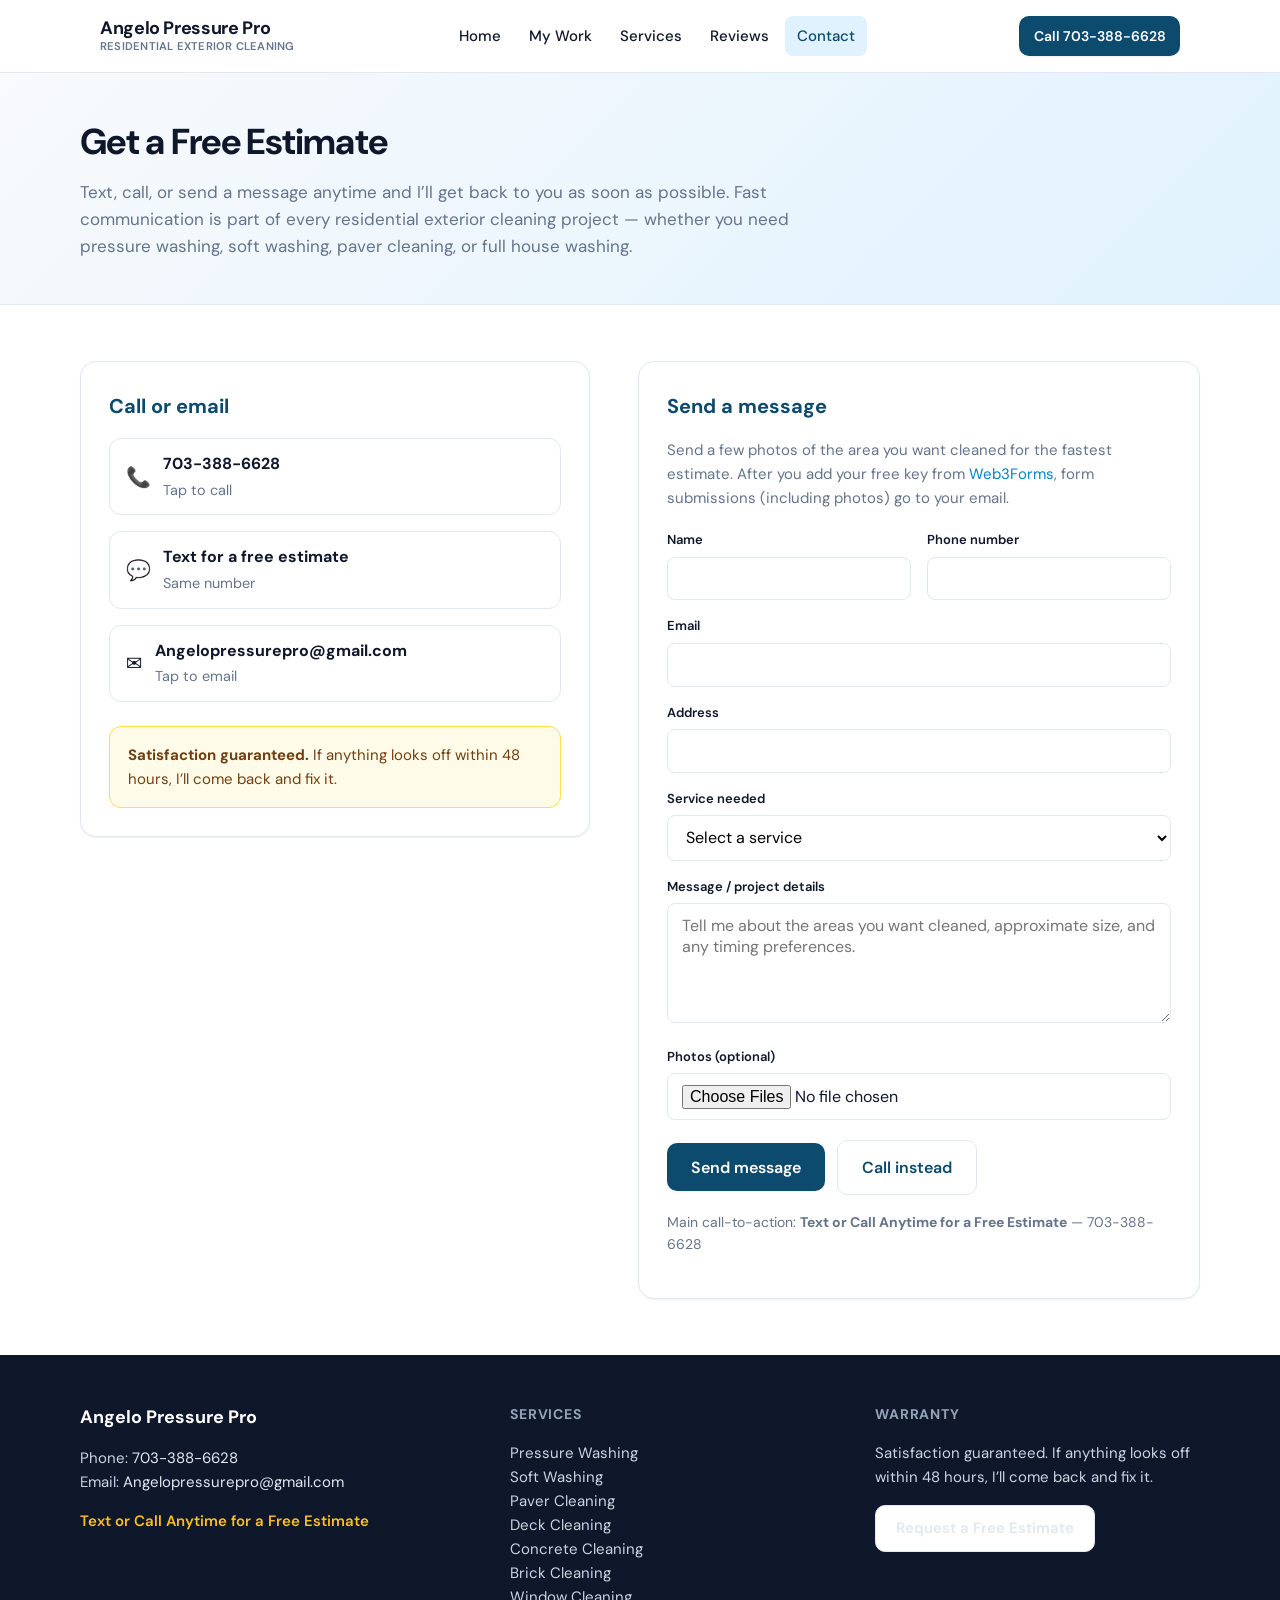
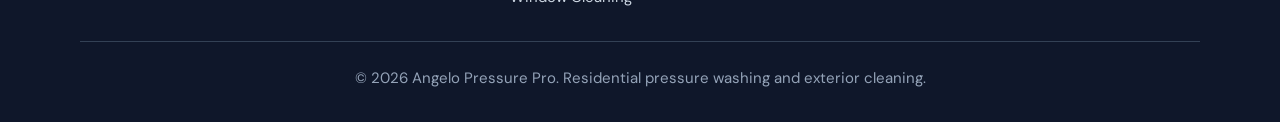
==== contact.html @ 7d860bc2 "Initial commit: Angelo Pressure Pro website Co-authored-by: Cursor <cursoragent@cursor.com>" ====
<!DOCTYPE html>
<html lang="en">
  <head>
    <meta charset="UTF-8" />
    <meta name="viewport" content="width=device-width, initial-scale=1" />
    <meta
      name="description"
      content="Contact Angelo Pressure Pro for a free pressure washing or exterior cleaning estimate. Call 703-388-6628 or send a message."
    />
    <title>Contact | Free Estimate | Angelo Pressure Pro</title>
    <link rel="preconnect" href="https://fonts.googleapis.com" />
    <link rel="preconnect" href="https://fonts.gstatic.com" crossorigin />
    <link
      href="https://fonts.googleapis.com/css2?family=DM+Sans:ital,opsz,wght@0,9..40,400;0,9..40,500;0,9..40,600;0,9..40,700;1,9..40,400&amp;display=swap"
      rel="stylesheet"
    />
    <link rel="stylesheet" href="css/styles.css" />
  </head>
  <body>
    <a class="skip-link" href="#main">Skip to content</a>
    <header class="site-header">
      <div class="header-inner">
        <a class="logo" href="index.html"
          >Angelo Pressure Pro
          <span>Residential exterior cleaning</span></a
        >
        <nav class="nav-desktop" aria-label="Main">
          <a href="index.html">Home</a>
          <a href="my-work.html">My Work</a>
          <a href="services.html">Services</a>
          <a href="reviews.html">Reviews</a>
          <a href="contact.html" class="is-active">Contact</a>
        </nav>
        <div class="header-cta">
          <a class="btn btn-primary nav-phone" href="tel:+17033886628">Call 703-388-6628</a>
          <button
            type="button"
            class="nav-toggle"
            aria-label="Open menu"
            aria-expanded="false"
          >
            <span></span>
          </button>
        </div>
      </div>
    </header>

    <main id="main">
      <header class="page-hero">
        <div class="page-hero-inner">
          <h1>Get a Free Estimate</h1>
          <p>
            Text, call, or send a message anytime and I’ll get back to you as soon as possible. Fast communication is part of every residential exterior cleaning project — whether you need pressure washing, soft washing, paver cleaning, or full house washing.
          </p>
        </div>
      </header>

      <section class="section section-alt" aria-label="Contact options and form">
        <div class="section-inner contact-layout">
          <div>
            <div class="contact-card">
              <h2>Call or email</h2>
              <div class="contact-links">
                <a href="tel:+17033886628">
                  <span class="contact-icon" aria-hidden="true">📞</span>
                  <span><strong>703-388-6628</strong><br /><span style="font-weight: 400; font-size: 0.9rem; color: var(--color-muted)">Tap to call</span></span>
                </a>
                <a href="sms:+17033886628">
                  <span class="contact-icon" aria-hidden="true">💬</span>
                  <span><strong>Text for a free estimate</strong><br /><span style="font-weight: 400; font-size: 0.9rem; color: var(--color-muted)">Same number</span></span>
                </a>
                <a href="mailto:Angelopressurepro@gmail.com">
                  <span class="contact-icon" aria-hidden="true">✉</span>
                  <span><strong>Angelopressurepro@gmail.com</strong><br /><span style="font-weight: 400; font-size: 0.9rem; color: var(--color-muted)">Tap to email</span></span>
                </a>
              </div>
              <div class="warranty-box">
                <strong>Satisfaction guaranteed.</strong> If anything looks off within 48 hours, I’ll come back and fix it.
              </div>
            </div>
          </div>

          <div class="contact-card contact-form-wrap">
            <h2>Send a message</h2>
            <p class="form-note">
              Send a few photos of the area you want cleaned for the fastest estimate. After you add your free key from
              <a href="https://web3forms.com" rel="noopener noreferrer">Web3Forms</a>, form submissions (including photos) go to your email.
            </p>
            <div id="form-success" class="form-success" role="status"></div>
            <!-- Replace YOUR_ACCESS_KEY with your key from https://web3forms.com -->
            <form
              id="contact-form"
              action="https://api.web3forms.com/submit"
              method="POST"
              enctype="multipart/form-data"
            >
              <input type="hidden" name="access_key" value="YOUR_ACCESS_KEY" />
              <input type="hidden" name="subject" value="New estimate request — Angelo Pressure Pro" />
              <input type="checkbox" name="botcheck" value="" style="display: none" tabindex="-1" autocomplete="off" />

              <div class="form-grid two">
                <div>
                  <label for="name">Name</label>
                  <input id="name" name="name" type="text" required autocomplete="name" />
                </div>
                <div>
                  <label for="phone">Phone number</label>
                  <input id="phone" name="phone" type="tel" required autocomplete="tel" />
                </div>
              </div>
              <div class="form-grid" style="margin-top: 1rem">
                <div>
                  <label for="email">Email</label>
                  <input id="email" name="email" type="email" required autocomplete="email" />
                </div>
              </div>
              <div class="form-grid" style="margin-top: 1rem">
                <div>
                  <label for="address">Address</label>
                  <input id="address" name="address" type="text" autocomplete="street-address" />
                </div>
              </div>
              <div class="form-grid" style="margin-top: 1rem">
                <div>
                  <label for="service">Service needed</label>
                  <select id="service" name="service" required>
                    <option value="">Select a service</option>
                    <option value="Pressure washing">Pressure washing</option>
                    <option value="House soft washing">House soft washing</option>
                    <option value="Paver cleaning">Paver cleaning</option>
                    <option value="Deck cleaning">Deck cleaning</option>
                    <option value="Concrete cleaning">Concrete cleaning</option>
                    <option value="Brick cleaning">Brick cleaning</option>
                    <option value="Window cleaning">Window cleaning</option>
                    <option value="Multiple / not sure">Multiple / not sure</option>
                  </select>
                </div>
              </div>
              <div class="form-grid" style="margin-top: 1rem">
                <div>
                  <label for="message">Message / project details</label>
                  <textarea id="message" name="message" required placeholder="Tell me about the areas you want cleaned, approximate size, and any timing preferences."></textarea>
                </div>
              </div>
              <div class="form-grid" style="margin-top: 1rem">
                <div>
                  <label for="attachment">Photos (optional)</label>
                  <input id="attachment" name="attachment" type="file" accept="image/*" multiple />
                </div>
              </div>

              <div class="form-actions">
                <button type="submit" class="btn btn-primary btn-lg">Send message</button>
                <a class="btn btn-secondary btn-lg" href="tel:+17033886628">Call instead</a>
              </div>
              <p class="form-hint">
                Main call-to-action: <strong>Text or Call Anytime for a Free Estimate</strong> — 703-388-6628
              </p>
            </form>
          </div>
        </div>
      </section>
    </main>

    <footer class="site-footer">
      <div class="footer-inner">
        <div class="footer-brand">
          <strong>Angelo Pressure Pro</strong>
          <p>
            Phone: <a href="tel:+17033886628">703-388-6628</a><br />
            Email:
            <a href="mailto:Angelopressurepro@gmail.com">Angelopressurepro@gmail.com</a>
          </p>
          <p class="footer-cta">Text or Call Anytime for a Free Estimate</p>
        </div>
        <div>
          <h3>Services</h3>
          <ul>
            <li>Pressure Washing</li>
            <li>Soft Washing</li>
            <li>Paver Cleaning</li>
            <li>Deck Cleaning</li>
            <li>Concrete Cleaning</li>
            <li>Brick Cleaning</li>
            <li>Window Cleaning</li>
          </ul>
        </div>
        <div>
          <h3>Warranty</h3>
          <p>
            Satisfaction guaranteed. If anything looks off within 48 hours, I’ll come back and fix it.
          </p>
          <p style="margin-top: 1rem">
            <a class="btn btn-secondary" href="contact.html">Request a Free Estimate</a>
          </p>
        </div>
      </div>
      <p class="footer-bottom">
        © <span id="y"></span> Angelo Pressure Pro. Residential pressure washing and exterior cleaning.
      </p>
    </footer>

    <div class="mobile-cta-bar">
      <a class="btn btn-primary" href="tel:+17033886628">Text or Call — Free Estimate</a>
    </div>

    <script>
      document.getElementById("y").textContent = new Date().getFullYear();
    </script>
    <script src="js/main.js"></script>
    <script src="js/contact-form.js"></script>
  </body>
</html>
---- css/styles.css ----
/* Angelo Pressure Pro — global styles */
:root {
  --color-bg: #f8fafc;
  --color-surface: #ffffff;
  --color-text: #0f172a;
  --color-muted: #64748b;
  --color-border: #e2e8f0;
  --color-primary: #0c4a6e;
  --color-primary-hover: #075985;
  --color-accent: #0284c7;
  --color-accent-soft: #e0f2fe;
  --font-sans: "DM Sans", system-ui, -apple-system, sans-serif;
  --shadow-sm: 0 1px 2px rgba(15, 23, 42, 0.06);
  --shadow-md: 0 10px 40px -12px rgba(15, 23, 42, 0.15);
  --radius: 12px;
  --radius-lg: 16px;
  --max: 1120px;
  --header-h: 72px;
}

*,
*::before,
*::after {
  box-sizing: border-box;
}

html {
  scroll-behavior: smooth;
}

body {
  margin: 0;
  font-family: var(--font-sans);
  font-size: 1rem;
  line-height: 1.6;
  color: var(--color-text);
  background: var(--color-bg);
  -webkit-font-smoothing: antialiased;
}

img {
  max-width: 100%;
  height: auto;
  display: block;
}

a {
  color: var(--color-accent);
  text-decoration: none;
}

a:hover {
  text-decoration: underline;
}

:focus-visible {
  outline: 2px solid var(--color-accent);
  outline-offset: 2px;
}

.skip-link {
  position: absolute;
  left: -9999px;
  top: 0;
  padding: 0.75rem 1rem;
  background: var(--color-primary);
  color: #fff;
  z-index: 1000;
}

.skip-link:focus {
  left: 1rem;
  top: 1rem;
}

/* Header */
.site-header {
  position: sticky;
  top: 0;
  z-index: 100;
  background: rgba(255, 255, 255, 0.92);
  backdrop-filter: blur(10px);
  border-bottom: 1px solid var(--color-border);
}

.header-inner {
  max-width: var(--max);
  margin: 0 auto;
  padding: 0 1.25rem;
  height: var(--header-h);
  display: flex;
  align-items: center;
  justify-content: space-between;
  gap: 1rem;
}

.logo {
  font-weight: 700;
  font-size: 1.125rem;
  letter-spacing: -0.02em;
  color: var(--color-text);
  text-decoration: none;
  display: flex;
  flex-direction: column;
  line-height: 1.2;
}

.logo span {
  font-size: 0.7rem;
  font-weight: 600;
  color: var(--color-muted);
  letter-spacing: 0.02em;
  text-transform: uppercase;
}

.logo:hover {
  text-decoration: none;
  color: var(--color-primary);
}

.nav-desktop {
  display: flex;
  align-items: center;
  gap: 0.25rem;
}

.nav-desktop a {
  padding: 0.5rem 0.75rem;
  border-radius: 8px;
  color: var(--color-text);
  font-weight: 500;
  font-size: 0.9375rem;
  text-decoration: none;
}

.nav-desktop a:hover,
.nav-desktop a.is-active {
  background: var(--color-accent-soft);
  color: var(--color-primary);
  text-decoration: none;
}

.header-cta {
  display: flex;
  align-items: center;
  gap: 0.5rem;
}

.btn {
  display: inline-flex;
  align-items: center;
  justify-content: center;
  gap: 0.5rem;
  padding: 0.65rem 1.25rem;
  font-family: inherit;
  font-size: 0.9375rem;
  font-weight: 600;
  border-radius: 10px;
  border: none;
  cursor: pointer;
  text-decoration: none;
  transition: background 0.2s, color 0.2s, box-shadow 0.2s;
}

.btn-primary {
  background: var(--color-primary);
  color: #fff;
  box-shadow: var(--shadow-sm);
}

.btn-primary:hover {
  background: var(--color-primary-hover);
  text-decoration: none;
  color: #fff;
}

.btn-secondary {
  background: var(--color-surface);
  color: var(--color-primary);
  border: 1px solid var(--color-border);
}

.btn-secondary:hover {
  background: var(--color-bg);
  border-color: #cbd5e1;
  text-decoration: none;
  color: var(--color-primary);
}

.btn-ghost {
  background: transparent;
  color: var(--color-primary);
}

.btn-ghost:hover {
  background: var(--color-accent-soft);
  text-decoration: none;
}

.btn-lg {
  padding: 0.85rem 1.5rem;
  font-size: 1rem;
}

.nav-toggle {
  display: none;
  width: 44px;
  height: 44px;
  padding: 0;
  border: 1px solid var(--color-border);
  border-radius: 10px;
  background: var(--color-surface);
  cursor: pointer;
  align-items: center;
  justify-content: center;
}

.nav-toggle span {
  display: block;
  width: 20px;
  height: 2px;
  background: var(--color-text);
  position: relative;
}

.nav-toggle span::before,
.nav-toggle span::after {
  content: "";
  position: absolute;
  left: 0;
  width: 20px;
  height: 2px;
  background: var(--color-text);
  transition: transform 0.2s;
}

.nav-toggle span::before {
  top: -6px;
}

.nav-toggle span::after {
  top: 6px;
}

.nav-toggle[aria-expanded="true"] span {
  background: transparent;
}

.nav-toggle[aria-expanded="true"] span::before {
  top: 0;
  transform: rotate(45deg);
}

.nav-toggle[aria-expanded="true"] span::after {
  top: 0;
  transform: rotate(-45deg);
}

@media (max-width: 900px) {
  .nav-toggle {
    display: flex;
  }

  .nav-desktop {
    position: fixed;
    inset: var(--header-h) 0 auto 0;
    flex-direction: column;
    align-items: stretch;
    padding: 1rem;
    background: var(--color-surface);
    border-bottom: 1px solid var(--color-border);
    box-shadow: var(--shadow-md);
    transform: translateY(-100%);
    opacity: 0;
    visibility: hidden;
    transition: transform 0.25s, opacity 0.25s, visibility 0.25s;
  }

  .nav-desktop.is-open {
    transform: translateY(0);
    opacity: 1;
    visibility: visible;
  }

  .nav-desktop a {
    padding: 0.85rem 1rem;
  }

  .header-cta .btn:not(.nav-phone) {
    display: none;
  }
}

.nav-phone {
  font-size: 0.875rem;
  padding: 0.55rem 0.9rem;
  white-space: nowrap;
}

/* Hero */
.hero {
  position: relative;
  background: linear-gradient(135deg, #0c4a6e 0%, #075985 45%, #0369a1 100%);
  color: #fff;
  overflow: hidden;
}

.hero::after {
  content: "";
  position: absolute;
  inset: 0;
  background: url("data:image/svg+xml,%3Csvg width='60' height='60' viewBox='0 0 60 60' xmlns='http://www.w3.org/2000/svg'%3E%3Cg fill='none' fill-rule='evenodd'%3E%3Cg fill='%23ffffff' fill-opacity='0.04'%3E%3Cpath d='M36 34v-4h-2v4h-4v2h4v4h2v-4h4v-2h-4zm0-30V0h-2v4h-4v2h4v4h2V6h4V4h-4zM6 34v-4H4v4H0v2h4v4h2v-4h4v-2H6zM6 4V0H4v4H0v2h4v4h2V6h4V4H6z'/%3E%3C/g%3E%3C/g%3E%3C/svg%3E");
  pointer-events: none;
}

.hero-inner {
  position: relative;
  z-index: 1;
  max-width: var(--max);
  margin: 0 auto;
  padding: 4rem 1.25rem 4.5rem;
}

.hero-badge {
  display: inline-block;
  font-size: 0.8125rem;
  font-weight: 600;
  text-transform: uppercase;
  letter-spacing: 0.06em;
  color: #bae6fd;
  margin-bottom: 1rem;
}

.hero h1 {
  margin: 0 0 1rem;
  font-size: clamp(1.85rem, 4vw, 2.65rem);
  font-weight: 700;
  letter-spacing: -0.03em;
  line-height: 1.15;
  max-width: 18ch;
}

.hero-sub {
  margin: 0 0 1.75rem;
  font-size: 1.0625rem;
  color: rgba(255, 255, 255, 0.9);
  max-width: 52ch;
}

.hero-cta {
  display: flex;
  flex-wrap: wrap;
  gap: 0.75rem;
  margin-bottom: 1.5rem;
}

.hero .btn-primary {
  background: #fff;
  color: var(--color-primary);
}

.hero .btn-primary:hover {
  background: #e0f2fe;
  color: var(--color-primary-hover);
}

.hero .btn-secondary {
  background: rgba(255, 255, 255, 0.12);
  color: #fff;
  border-color: rgba(255, 255, 255, 0.35);
}

.hero .btn-secondary:hover {
  background: rgba(255, 255, 255, 0.2);
  border-color: rgba(255, 255, 255, 0.5);
  color: #fff;
}

.hero-trust {
  font-size: 0.9375rem;
  color: rgba(255, 255, 255, 0.85);
  display: flex;
  flex-wrap: wrap;
  gap: 0.5rem 1.25rem;
  align-items: center;
}

.hero-trust strong {
  color: #fff;
}

/* Sections */
.section {
  padding: 3.5rem 1.25rem;
}

.section-alt {
  background: var(--color-surface);
}

.section-inner {
  max-width: var(--max);
  margin: 0 auto;
}

.section-head {
  margin-bottom: 2rem;
}

.section-head h2 {
  margin: 0 0 0.5rem;
  font-size: clamp(1.5rem, 3vw, 2rem);
  font-weight: 700;
  letter-spacing: -0.02em;
  color: var(--color-text);
}

.section-head p {
  margin: 0;
  color: var(--color-muted);
  max-width: 60ch;
}

/* Intro */
.intro-grid {
  display: grid;
  gap: 2rem;
  align-items: start;
}

@media (min-width: 768px) {
  .intro-grid {
    grid-template-columns: 1fr 1fr;
    gap: 3rem;
  }
}

.intro-text p {
  margin: 0 0 1rem;
  color: #334155;
  font-size: 1.0625rem;
}

.intro-text p:last-child {
  margin-bottom: 0;
}

.intro-card {
  background: linear-gradient(145deg, #f0f9ff 0%, #e0f2fe 100%);
  border: 1px solid #bae6fd;
  border-radius: var(--radius-lg);
  padding: 1.5rem 1.75rem;
}

.intro-card h3 {
  margin: 0 0 0.75rem;
  font-size: 1.125rem;
  color: var(--color-primary);
}

.intro-card p {
  margin: 0;
  font-size: 0.9375rem;
  color: #475569;
  line-height: 1.65;
}

/* Why grid */
.why-grid {
  display: grid;
  gap: 1rem;
  grid-template-columns: 1fr;
}

@media (min-width: 600px) {
  .why-grid {
    grid-template-columns: repeat(2, 1fr);
  }
}

@media (min-width: 900px) {
  .why-grid {
    grid-template-columns: repeat(4, 1fr);
  }
}

.why-card {
  background: var(--color-surface);
  border: 1px solid var(--color-border);
  border-radius: var(--radius);
  padding: 1.35rem 1.25rem;
  box-shadow: var(--shadow-sm);
}

.why-card h3 {
  margin: 0 0 0.5rem;
  font-size: 1rem;
  font-weight: 700;
  color: var(--color-primary);
}

.why-card p {
  margin: 0;
  font-size: 0.9375rem;
  color: var(--color-muted);
  line-height: 1.55;
}

.why-icon {
  width: 40px;
  height: 40px;
  border-radius: 10px;
  background: var(--color-accent-soft);
  color: var(--color-primary);
  display: flex;
  align-items: center;
  justify-content: center;
  font-size: 1.25rem;
  margin-bottom: 0.85rem;
}

/* Services preview */
.services-preview {
  display: grid;
  gap: 0.75rem;
  grid-template-columns: 1fr;
}

@media (min-width: 520px) {
  .services-preview {
    grid-template-columns: repeat(2, 1fr);
  }
}

@media (min-width: 900px) {
  .services-preview {
    grid-template-columns: repeat(4, 1fr);
  }
}

.service-chip {
  background: var(--color-surface);
  border: 1px solid var(--color-border);
  border-radius: var(--radius);
  padding: 1rem 1.1rem;
  font-weight: 600;
  font-size: 0.9375rem;
  color: var(--color-text);
  display: flex;
  align-items: center;
  gap: 0.65rem;
}

.service-chip::before {
  content: "";
  width: 8px;
  height: 8px;
  border-radius: 50%;
  background: var(--color-accent);
  flex-shrink: 0;
}

/* CTA band */
.cta-band {
  background: linear-gradient(180deg, #0c4a6e 0%, #0e7490 100%);
  color: #fff;
  text-align: center;
  padding: 3rem 1.25rem;
}

.cta-band h2 {
  margin: 0 0 0.5rem;
  font-size: clamp(1.35rem, 2.5vw, 1.75rem);
  font-weight: 700;
}

.cta-band p {
  margin: 0 0 1.5rem;
  color: rgba(255, 255, 255, 0.9);
  font-size: 1rem;
}

.cta-band .btn-primary {
  background: #fff;
  color: var(--color-primary);
}

.cta-band .btn-primary:hover {
  background: #e0f2fe;
}

/* Page hero (inner pages) */
.page-hero {
  background: linear-gradient(135deg, #f8fafc 0%, #e0f2fe 100%);
  border-bottom: 1px solid var(--color-border);
  padding: 2.5rem 1.25rem 2.75rem;
}

.page-hero-inner {
  max-width: var(--max);
  margin: 0 auto;
}

.page-hero h1 {
  margin: 0 0 0.5rem;
  font-size: clamp(1.75rem, 3vw, 2.25rem);
  font-weight: 700;
  letter-spacing: -0.02em;
  color: var(--color-text);
}

.page-hero p {
  margin: 0;
  color: var(--color-muted);
  font-size: 1.0625rem;
  max-width: 65ch;
}

/* Services page */
.service-block {
  display: grid;
  gap: 1.5rem;
  padding: 2rem 0;
  border-bottom: 1px solid var(--color-border);
}

.service-block:last-child {
  border-bottom: none;
}

.service-block h2 {
  margin: 0;
  font-size: 1.35rem;
  font-weight: 700;
  color: var(--color-primary);
}

.service-block p {
  margin: 0;
  color: #475569;
  font-size: 1.0625rem;
  max-width: 70ch;
}

@media (min-width: 768px) {
  .service-block {
    grid-template-columns: 220px 1fr;
    align-items: start;
    gap: 2rem;
  }
}

/* Reviews */
.reviews-grid {
  display: grid;
  gap: 1.25rem;
}

@media (min-width: 700px) {
  .reviews-grid {
    grid-template-columns: repeat(2, 1fr);
  }
}

@media (min-width: 1000px) {
  .reviews-grid {
    grid-template-columns: repeat(3, 1fr);
  }
}

.review-card {
  background: var(--color-surface);
  border: 1px solid var(--color-border);
  border-radius: var(--radius);
  padding: 1.5rem;
  box-shadow: var(--shadow-sm);
  display: flex;
  flex-direction: column;
  gap: 1rem;
}

.review-stars {
  color: #f59e0b;
  letter-spacing: 0.15em;
  font-size: 0.875rem;
}

.review-card blockquote {
  margin: 0;
  font-size: 1rem;
  color: #334155;
  line-height: 1.65;
  font-style: italic;
}

.review-meta {
  font-size: 0.8125rem;
  color: var(--color-muted);
  margin-top: auto;
}

.reviews-actions {
  display: flex;
  flex-wrap: wrap;
  gap: 0.75rem;
  margin-top: 2rem;
  justify-content: center;
}

/* Gallery */
.filter-bar {
  display: flex;
  flex-wrap: wrap;
  gap: 0.5rem;
  margin-bottom: 2rem;
}

.filter-btn {
  padding: 0.45rem 0.9rem;
  border-radius: 999px;
  border: 1px solid var(--color-border);
  background: var(--color-surface);
  font-family: inherit;
  font-size: 0.875rem;
  font-weight: 600;
  color: var(--color-muted);
  cursor: pointer;
  transition: background 0.2s, border-color 0.2s, color 0.2s;
}

.filter-btn:hover,
.filter-btn.is-active {
  background: var(--color-accent-soft);
  border-color: #7dd3fc;
  color: var(--color-primary);
}

.gallery-grid {
  display: grid;
  gap: 2rem;
}

@media (min-width: 640px) {
  .gallery-grid {
    grid-template-columns: repeat(2, 1fr);
  }
}

.project-card {
  background: var(--color-surface);
  border: 1px solid var(--color-border);
  border-radius: var(--radius-lg);
  overflow: hidden;
  box-shadow: var(--shadow-sm);
}

.project-card-header {
  padding: 1.25rem 1.35rem 0;
}

.project-card .category {
  display: inline-block;
  font-size: 0.75rem;
  font-weight: 700;
  text-transform: uppercase;
  letter-spacing: 0.05em;
  color: var(--color-accent);
  margin-bottom: 0.35rem;
}

.project-card h3 {
  margin: 0 0 0.5rem;
  font-size: 1.125rem;
  font-weight: 700;
  color: var(--color-text);
}

.project-card .desc {
  margin: 0 0 1rem;
  font-size: 0.9375rem;
  color: var(--color-muted);
  line-height: 1.55;
}

.before-after {
  display: grid;
  grid-template-columns: 1fr 1fr;
  gap: 0;
  border-top: 1px solid var(--color-border);
}

.before-after figure {
  margin: 0;
  position: relative;
}

.before-after figcaption {
  position: absolute;
  bottom: 0.5rem;
  left: 0.5rem;
  padding: 0.25rem 0.5rem;
  background: rgba(15, 23, 42, 0.75);
  color: #fff;
  font-size: 0.6875rem;
  font-weight: 700;
  text-transform: uppercase;
  letter-spacing: 0.05em;
  border-radius: 4px;
}

.before-after img {
  width: 100%;
  aspect-ratio: 4/3;
  object-fit: cover;
}

/* Contact */
.contact-layout {
  display: grid;
  gap: 2.5rem;
}

@media (min-width: 900px) {
  .contact-layout {
    grid-template-columns: 1fr 1.1fr;
    gap: 3rem;
    align-items: start;
  }
}

.contact-card {
  background: var(--color-surface);
  border: 1px solid var(--color-border);
  border-radius: var(--radius-lg);
  padding: 1.75rem;
  box-shadow: var(--shadow-sm);
}

.contact-card h2 {
  margin: 0 0 1rem;
  font-size: 1.25rem;
  color: var(--color-primary);
}

.contact-links {
  display: flex;
  flex-direction: column;
  gap: 1rem;
}

.contact-links a {
  display: flex;
  align-items: center;
  gap: 0.75rem;
  font-weight: 600;
  color: var(--color-text);
  text-decoration: none;
  padding: 0.75rem 1rem;
  border-radius: var(--radius);
  border: 1px solid var(--color-border);
  transition: border-color 0.2s, background 0.2s;
}

.contact-links a:hover {
  background: var(--color-accent-soft);
  border-color: #7dd3fc;
  text-decoration: none;
}

.contact-icon {
  font-size: 1.25rem;
}

.warranty-box {
  margin-top: 1.5rem;
  padding: 1rem 1.15rem;
  background: #fefce8;
  border: 1px solid #fde047;
  border-radius: var(--radius);
  font-size: 0.9375rem;
  color: #713f12;
}

.contact-form-wrap h2 {
  margin: 0 0 1rem;
  font-size: 1.25rem;
}

.form-note {
  margin: 0 0 1.25rem;
  color: var(--color-muted);
  font-size: 0.9375rem;
}

.form-grid {
  display: grid;
  gap: 1rem;
}

@media (min-width: 560px) {
  .form-grid.two {
    grid-template-columns: 1fr 1fr;
  }
}

label {
  display: block;
  font-size: 0.8125rem;
  font-weight: 600;
  color: var(--color-text);
  margin-bottom: 0.35rem;
}

input,
select,
textarea {
  width: 100%;
  padding: 0.65rem 0.85rem;
  font-family: inherit;
  font-size: 1rem;
  border: 1px solid var(--color-border);
  border-radius: 8px;
  background: var(--color-surface);
}

input:focus,
select:focus,
textarea:focus {
  border-color: var(--color-accent);
  outline: none;
}

textarea {
  min-height: 120px;
  resize: vertical;
}

.form-actions {
  margin-top: 1.25rem;
  display: flex;
  flex-wrap: wrap;
  gap: 0.75rem;
  align-items: center;
}

.form-hint {
  font-size: 0.875rem;
  color: var(--color-muted);
  margin-top: 1rem;
}

.form-success {
  display: none;
  padding: 1rem;
  background: #ecfdf5;
  border: 1px solid #6ee7b7;
  border-radius: var(--radius);
  color: #065f46;
  margin-bottom: 1rem;
}

.form-success.is-visible {
  display: block;
}

/* Footer */
.site-footer {
  background: #0f172a;
  color: #cbd5e1;
  padding: 3rem 1.25rem 2rem;
  margin-top: auto;
}

.footer-inner {
  max-width: var(--max);
  margin: 0 auto;
  display: grid;
  gap: 2rem;
}

@media (min-width: 768px) {
  .footer-inner {
    grid-template-columns: 1.2fr 1fr 1fr;
    gap: 2.5rem;
  }
}

.site-footer h3 {
  margin: 0 0 1rem;
  font-size: 0.875rem;
  font-weight: 700;
  text-transform: uppercase;
  letter-spacing: 0.06em;
  color: #94a3b8;
}

.site-footer p,
.site-footer li {
  font-size: 0.9375rem;
  line-height: 1.6;
}

.site-footer ul {
  margin: 0;
  padding: 0;
  list-style: none;
}

.site-footer a {
  color: #e2e8f0;
  text-decoration: none;
}

.site-footer a:hover {
  color: #38bdf8;
  text-decoration: underline;
}

.footer-brand strong {
  display: block;
  font-size: 1.125rem;
  color: #fff;
  margin-bottom: 0.5rem;
}

.footer-cta {
  font-size: 0.9375rem;
  color: #fbbf24;
  font-weight: 600;
  margin-top: 0.75rem;
}

.footer-bottom {
  max-width: var(--max);
  margin: 2rem auto 0;
  padding-top: 1.5rem;
  border-top: 1px solid #334155;
  font-size: 0.8125rem;
  color: #94a3b8;
  text-align: center;
}

/* Sticky mobile CTA bar */
.mobile-cta-bar {
  display: none;
  position: fixed;
  bottom: 0;
  left: 0;
  right: 0;
  z-index: 90;
  padding: 0.75rem 1rem;
  padding-bottom: max(0.75rem, env(safe-area-inset-bottom));
  background: rgba(255, 255, 255, 0.95);
  backdrop-filter: blur(8px);
  border-top: 1px solid var(--color-border);
  box-shadow: 0 -4px 20px rgba(15, 23, 42, 0.08);
}

.mobile-cta-bar .btn {
  width: 100%;
}

@media (max-width: 900px) {
  .mobile-cta-bar {
    display: block;
  }

  body {
    padding-bottom: 5rem;
  }
}

/* Utility */
.text-center {
  text-align: center;
}

.mt-0 {
  margin-top: 0;
}

.hidden {
  display: none !important;
}
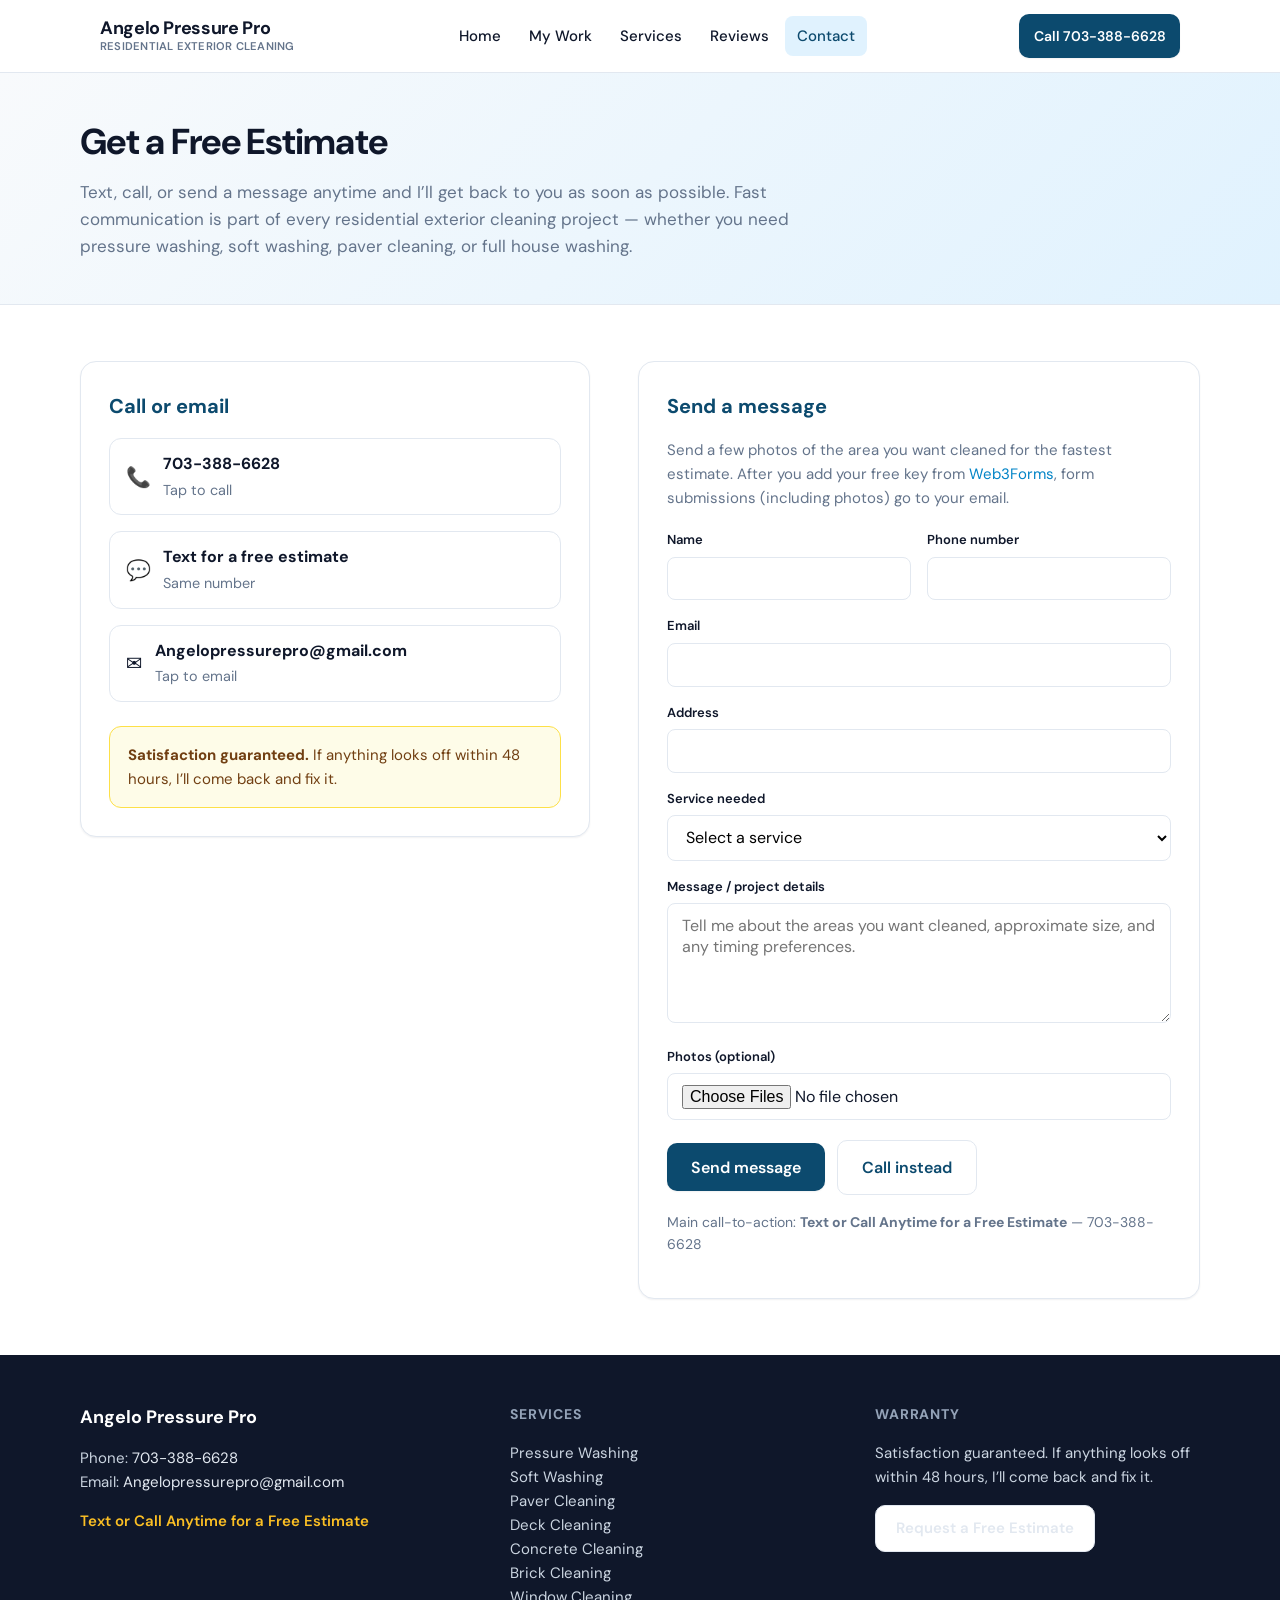
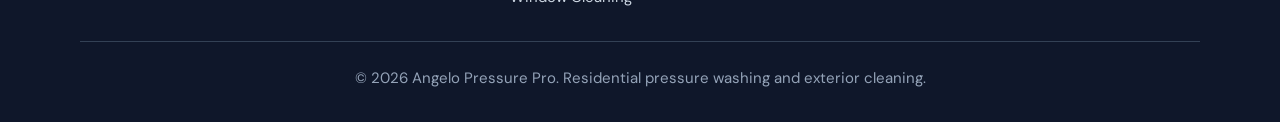
==== commit db3443d0: "mobile view" ====
--- a/contact.html
+++ b/contact.html
@@ -2,7 +2,10 @@
 <html lang="en">
   <head>
     <meta charset="UTF-8" />
-    <meta name="viewport" content="width=device-width, initial-scale=1" />
+    <meta
+      name="viewport"
+      content="width=device-width, initial-scale=1, viewport-fit=cover"
+    />
     <meta
       name="description"
       content="Contact Angelo Pressure Pro for a free pressure washing or exterior cleaning estimate. Call 703-388-6628 or send a message."
--- a/css/styles.css
+++ b/css/styles.css
@@ -16,6 +16,8 @@
   --radius-lg: 16px;
   --max: 1120px;
   --header-h: 72px;
+  --section-pad-x: max(1rem, env(safe-area-inset-left));
+  --section-pad-x-end: max(1rem, env(safe-area-inset-right));
 }
 
 *,
@@ -38,6 +40,25 @@
   -webkit-font-smoothing: antialiased;
 }
 
+@media (max-width: 600px) {
+  body {
+    font-size: 1.0625rem;
+    line-height: 1.65;
+  }
+}
+
+.visually-hidden {
+  position: absolute;
+  width: 1px;
+  height: 1px;
+  padding: 0;
+  margin: -1px;
+  overflow: hidden;
+  clip: rect(0, 0, 0, 0);
+  white-space: nowrap;
+  border: 0;
+}
+
 img {
   max-width: 100%;
   height: auto;
@@ -86,7 +107,7 @@
 .header-inner {
   max-width: var(--max);
   margin: 0 auto;
-  padding: 0 1.25rem;
+  padding: 0 max(1.25rem, env(safe-area-inset-right)) 0 max(1.25rem, env(safe-area-inset-left));
   height: var(--header-h);
   display: flex;
   align-items: center;
@@ -295,6 +316,8 @@
   font-size: 0.875rem;
   padding: 0.55rem 0.9rem;
   white-space: nowrap;
+  min-height: 44px;
+  align-items: center;
 }
 
 /* Hero */
@@ -318,7 +341,7 @@
   z-index: 1;
   max-width: var(--max);
   margin: 0 auto;
-  padding: 4rem 1.25rem 4.5rem;
+  padding: 4rem var(--section-pad-x-end) 4.5rem var(--section-pad-x);
 }
 
 .hero-badge {
@@ -340,6 +363,27 @@
   max-width: 18ch;
 }
 
+@media (max-width: 540px) {
+  .hero-inner {
+    padding-top: 3rem;
+    padding-bottom: 3.75rem;
+  }
+
+  .hero h1 {
+    max-width: none;
+  }
+
+  .hero-cta {
+    flex-direction: column;
+  }
+
+  .hero-cta .btn {
+    width: 100%;
+    justify-content: center;
+    min-height: 48px;
+  }
+}
+
 .hero-sub {
   margin: 0 0 1.75rem;
   font-size: 1.0625rem;
@@ -389,9 +433,280 @@
   color: #fff;
 }
 
+/* ----- Home page only: dark header + full-bleed photo hero (index) ----- */
+.page-home {
+  --header-h: 56px;
+}
+
+.site-header--home {
+  background: #0a0a0a;
+  border-bottom: none;
+  backdrop-filter: none;
+}
+
+.header-home-bar {
+  display: grid;
+  grid-template-columns: minmax(2.75rem, 1fr) auto minmax(2.75rem, 1fr);
+  align-items: center;
+  min-height: var(--header-h);
+  padding: 0 max(0.75rem, env(safe-area-inset-right)) 0 max(0.75rem, env(safe-area-inset-left));
+  max-width: var(--max);
+  margin: 0 auto;
+}
+
+.logo--home {
+  grid-column: 2;
+  justify-self: center;
+  font-size: clamp(0.9375rem, 3.8vw, 1.0625rem);
+  font-weight: 700;
+  color: #fff;
+  text-align: center;
+  letter-spacing: 0.01em;
+  line-height: 1.2;
+  margin: 0.6rem 0;
+  text-decoration: none;
+}
+
+.logo--home:hover {
+  color: #e2e8f0;
+  text-decoration: none;
+}
+
+.header-home-actions {
+  grid-column: 3;
+  justify-self: end;
+  display: flex;
+  align-items: center;
+  gap: 0.15rem;
+}
+
+.header-home-icon {
+  display: flex;
+  align-items: center;
+  justify-content: center;
+  width: 44px;
+  height: 44px;
+  color: #fff;
+  border-radius: 10px;
+  text-decoration: none;
+}
+
+.header-home-icon:hover {
+  background: rgba(255, 255, 255, 0.1);
+  text-decoration: none;
+  color: #fff;
+}
+
+.nav-toggle--home {
+  border-color: rgba(255, 255, 255, 0.35);
+  background: transparent;
+}
+
+.nav-toggle--home span,
+.nav-toggle--home span::before,
+.nav-toggle--home span::after {
+  background: #fff;
+}
+
+@media (min-width: 901px) {
+  .site-header--home .nav-toggle--home {
+    display: none !important;
+  }
+
+  .site-header--home .nav-desktop--home {
+    position: static !important;
+    inset: auto !important;
+    flex-direction: row !important;
+    flex-wrap: wrap;
+    justify-content: center;
+    align-items: center;
+    gap: 0.15rem;
+    padding: 0.45rem 1rem 0.75rem;
+    background: #0a0a0a;
+    border-top: 1px solid rgba(255, 255, 255, 0.12);
+    border-bottom: none;
+    box-shadow: none !important;
+    transform: none !important;
+    opacity: 1 !important;
+    visibility: visible !important;
+  }
+
+  .site-header--home .nav-desktop--home a {
+    color: rgba(255, 255, 255, 0.92);
+    padding: 0.5rem 0.8rem;
+    border-radius: 8px;
+  }
+
+  .site-header--home .nav-desktop--home a:hover,
+  .site-header--home .nav-desktop--home a.is-active {
+    background: rgba(255, 255, 255, 0.12);
+    color: #fff;
+  }
+}
+
+.page-home .hero--photo {
+  position: relative;
+  background: #111;
+  min-height: min(92svh, 56rem);
+  display: flex;
+  flex-direction: column;
+  padding: 0;
+  overflow: hidden;
+}
+
+.page-home .hero--photo::after {
+  display: none;
+}
+
+.hero-photo-bg {
+  position: absolute;
+  inset: 0;
+  background-position: center 15%;
+  background-size: cover;
+  background-repeat: no-repeat;
+}
+
+@media (max-width: 600px) {
+  .hero-photo-bg {
+    background-position: center top;
+  }
+}
+
+.hero-photo-overlay {
+  position: absolute;
+  inset: 0;
+  background: linear-gradient(
+    180deg,
+    rgba(0, 0, 0, 0.55) 0%,
+    rgba(0, 0, 0, 0.3) 38%,
+    rgba(0, 0, 0, 0.78) 100%
+  );
+  pointer-events: none;
+}
+
+.hero-inner--photo {
+  position: relative;
+  z-index: 1;
+  flex: 1;
+  display: flex;
+  flex-direction: column;
+  align-items: center;
+  justify-content: flex-start;
+  text-align: center;
+  padding: clamp(1.5rem, 7vw, 3.25rem) max(1.25rem, env(safe-area-inset-left)) 2.75rem
+    max(1.25rem, env(safe-area-inset-right));
+  max-width: 28rem;
+  margin: 0 auto;
+  width: 100%;
+}
+
+.hero-inner--photo h1 {
+  margin: 0 0 1rem;
+  font-size: clamp(1.6rem, 6.2vw, 2.2rem);
+  font-weight: 700;
+  letter-spacing: -0.025em;
+  line-height: 1.16;
+  color: #fff;
+  max-width: none;
+  text-shadow: 0 2px 28px rgba(0, 0, 0, 0.5);
+}
+
+.hero-sub--photo {
+  margin: 0 0 1.5rem;
+  font-size: 1.02rem;
+  line-height: 1.55;
+  color: rgba(255, 255, 255, 0.96);
+  max-width: none;
+  text-shadow: 0 1px 14px rgba(0, 0, 0, 0.4);
+}
+
+.hero-cta--photo {
+  margin-bottom: 1.25rem;
+}
+
+.btn-hero-contact {
+  display: inline-flex;
+  align-items: center;
+  justify-content: center;
+  min-height: 52px;
+  padding: 0.9rem 2rem;
+  font-size: 1rem;
+  font-weight: 600;
+  color: #0a0a0a !important;
+  background: #fff !important;
+  border-radius: 12px;
+  box-shadow: 0 4px 24px rgba(0, 0, 0, 0.3);
+  text-decoration: none;
+  width: 100%;
+  max-width: 280px;
+  border: none;
+  cursor: pointer;
+  transition: background 0.2s, transform 0.15s;
+}
+
+.btn-hero-contact:hover {
+  background: #f8fafc !important;
+  color: #0a0a0a !important;
+  text-decoration: none;
+}
+
+.btn-hero-contact:active {
+  transform: scale(0.98);
+}
+
+.hero-photo-footnote {
+  margin: 0;
+  font-size: 0.875rem;
+  line-height: 1.5;
+  color: rgba(255, 255, 255, 0.88);
+}
+
+.hero-photo-footnote a {
+  color: #fff;
+  font-weight: 600;
+  text-decoration: underline;
+  text-underline-offset: 3px;
+}
+
+.hero-photo-footnote a:hover {
+  color: #e0f2fe;
+}
+
+.hero-photo-dot {
+  opacity: 0.65;
+}
+
+.see-difference {
+  background: var(--color-surface);
+  border-top: 3px solid var(--color-accent);
+  padding: 2.15rem var(--section-pad-x-end) 2.35rem var(--section-pad-x);
+}
+
+.see-difference h2 {
+  margin: 0 0 0.85rem;
+  font-size: clamp(1.35rem, 4vw, 1.9rem);
+  font-weight: 700;
+  letter-spacing: -0.02em;
+  color: #0f172a;
+}
+
+.see-difference p {
+  margin: 0;
+  font-size: 1.0625rem;
+  color: #475569;
+  line-height: 1.65;
+  max-width: 52ch;
+}
+
+@media (max-width: 540px) {
+  .hero-inner--photo .hero-cta--photo {
+    width: 100%;
+  }
+}
+
 /* Sections */
 .section {
-  padding: 3.5rem 1.25rem;
+  padding: 3.5rem var(--section-pad-x-end) 3.5rem var(--section-pad-x);
 }
 
 .section-alt {
@@ -565,7 +880,7 @@
   background: linear-gradient(180deg, #0c4a6e 0%, #0e7490 100%);
   color: #fff;
   text-align: center;
-  padding: 3rem 1.25rem;
+  padding: 3rem var(--section-pad-x-end) 3rem var(--section-pad-x);
 }
 
 .cta-band h2 {
@@ -593,7 +908,7 @@
 .page-hero {
   background: linear-gradient(135deg, #f8fafc 0%, #e0f2fe 100%);
   border-bottom: 1px solid var(--color-border);
-  padding: 2.5rem 1.25rem 2.75rem;
+  padding: 2.5rem var(--section-pad-x-end) 2.75rem var(--section-pad-x);
 }
 
 .page-hero-inner {
@@ -710,13 +1025,33 @@
 /* Gallery */
 .filter-bar {
   display: flex;
-  flex-wrap: wrap;
+  flex-wrap: nowrap;
   gap: 0.5rem;
-  margin-bottom: 2rem;
+  margin-bottom: 1.5rem;
+  overflow-x: auto;
+  -webkit-overflow-scrolling: touch;
+  scroll-snap-type: x proximity;
+  padding-bottom: 0.35rem;
+  margin-left: calc(-1 * var(--section-pad-x));
+  margin-right: calc(-1 * var(--section-pad-x-end));
+  padding-left: var(--section-pad-x);
+  padding-right: var(--section-pad-x-end);
+}
+
+@media (min-width: 720px) {
+  .filter-bar {
+    flex-wrap: wrap;
+    overflow-x: visible;
+    margin-left: 0;
+    margin-right: 0;
+    padding-left: 0;
+    padding-right: 0;
+  }
 }
 
 .filter-btn {
-  padding: 0.45rem 0.9rem;
+  padding: 0.55rem 1rem;
+  min-height: 44px;
   border-radius: 999px;
   border: 1px solid var(--color-border);
   background: var(--color-surface);
@@ -726,6 +1061,8 @@
   color: var(--color-muted);
   cursor: pointer;
   transition: background 0.2s, border-color 0.2s, color 0.2s;
+  flex-shrink: 0;
+  scroll-snap-align: start;
 }
 
 .filter-btn:hover,
@@ -737,12 +1074,13 @@
 
 .gallery-grid {
   display: grid;
-  gap: 2rem;
-}
-
-@media (min-width: 640px) {
+  gap: 1.75rem;
+}
+
+@media (min-width: 880px) {
   .gallery-grid {
     grid-template-columns: repeat(2, 1fr);
+    gap: 2rem;
   }
 }
 
@@ -755,7 +1093,13 @@
 }
 
 .project-card-header {
-  padding: 1.25rem 1.35rem 0;
+  padding: 1.15rem 1rem 0;
+}
+
+@media (min-width: 600px) {
+  .project-card-header {
+    padding: 1.25rem 1.35rem 0;
+  }
 }
 
 .project-card .category {
@@ -782,36 +1126,174 @@
   line-height: 1.55;
 }
 
-.before-after {
-  display: grid;
-  grid-template-columns: 1fr 1fr;
-  gap: 0;
+.project-card-media {
   border-top: 1px solid var(--color-border);
 }
 
-.before-after figure {
-  margin: 0;
+/* Before / after comparison slider (mobile-first, large touch target) */
+.compare-slider {
+  --compare-p: 50%;
+  display: flex;
+  flex-direction: column;
+  background: #0f172a;
+}
+
+.compare-slider__viewport {
   position: relative;
-}
-
-.before-after figcaption {
+  width: 100%;
+  aspect-ratio: 4 / 3;
+  overflow: hidden;
+  touch-action: manipulation;
+  user-select: none;
+  -webkit-user-select: none;
+}
+
+.compare-slider__after,
+.compare-slider__before {
+  position: absolute;
+  inset: 0;
+  width: 100%;
+  height: 100%;
+  object-fit: cover;
+  object-position: center;
+  pointer-events: none;
+}
+
+.compare-slider__after {
+  z-index: 0;
+}
+
+.compare-slider__before {
+  z-index: 1;
+  -webkit-clip-path: inset(0 calc(100% - var(--compare-p, 50%)) 0 0);
+  clip-path: inset(0 calc(100% - var(--compare-p, 50%)) 0 0);
+}
+
+.compare-slider__rail {
+  position: absolute;
+  top: 0;
+  bottom: 0;
+  left: var(--compare-p);
+  z-index: 2;
+  width: 3px;
+  transform: translateX(-50%);
+  pointer-events: none;
+  background: rgba(255, 255, 255, 0.95);
+  box-shadow: 0 0 0 1px rgba(15, 23, 42, 0.2), 0 0 16px rgba(0, 0, 0, 0.25);
+}
+
+.compare-slider__grip {
+  position: absolute;
+  top: 50%;
+  left: 50%;
+  width: 46px;
+  height: 46px;
+  margin: -23px 0 0 -23px;
+  border-radius: 50%;
+  background: #fff;
+  border: 3px solid var(--color-primary);
+  box-shadow: 0 2px 12px rgba(15, 23, 42, 0.25);
+}
+
+.compare-slider__grip::before,
+.compare-slider__grip::after {
+  content: "";
+  position: absolute;
+  top: 50%;
+  width: 0;
+  height: 0;
+  margin-top: -5px;
+  border-style: solid;
+  border-width: 5px 6px;
+}
+
+.compare-slider__grip::before {
+  left: 11px;
+  border-color: transparent var(--color-primary) transparent transparent;
+}
+
+.compare-slider__grip::after {
+  right: 11px;
+  border-color: transparent transparent transparent var(--color-primary);
+}
+
+.compare-slider__labels {
   position: absolute;
   bottom: 0.5rem;
   left: 0.5rem;
-  padding: 0.25rem 0.5rem;
-  background: rgba(15, 23, 42, 0.75);
-  color: #fff;
+  right: 0.5rem;
+  z-index: 2;
+  display: flex;
+  justify-content: space-between;
+  pointer-events: none;
   font-size: 0.6875rem;
   font-weight: 700;
   text-transform: uppercase;
-  letter-spacing: 0.05em;
-  border-radius: 4px;
-}
-
-.before-after img {
+  letter-spacing: 0.06em;
+  color: #fff;
+  text-shadow: 0 1px 3px rgba(0, 0, 0, 0.85);
+}
+
+.compare-slider__control {
+  position: absolute;
+  inset: 0;
+  z-index: 3;
+  margin: 0;
+  cursor: ew-resize;
+}
+
+.compare-slider__range {
+  -webkit-appearance: none;
+  appearance: none;
+  position: absolute;
+  inset: 0;
   width: 100%;
-  aspect-ratio: 4/3;
-  object-fit: cover;
+  height: 100%;
+  margin: 0;
+  opacity: 0;
+  cursor: ew-resize;
+  background: transparent;
+}
+
+.compare-slider__range::-webkit-slider-runnable-track {
+  height: 100%;
+  background: transparent;
+}
+
+.compare-slider__range::-webkit-slider-thumb {
+  -webkit-appearance: none;
+  appearance: none;
+  width: 64px;
+  height: 100%;
+  min-height: 120px;
+  background: transparent;
+  border: 0;
+  box-shadow: none;
+}
+
+.compare-slider__range::-moz-range-track {
+  height: 100%;
+  background: transparent;
+}
+
+.compare-slider__range::-moz-range-thumb {
+  width: 64px;
+  height: 100%;
+  min-height: 120px;
+  opacity: 0;
+  border: 0;
+  background: transparent;
+}
+
+.compare-slider__hint {
+  margin: 0;
+  padding: 0.65rem 0.75rem 0.85rem;
+  text-align: center;
+  font-size: 0.8125rem;
+  font-weight: 600;
+  color: rgba(255, 255, 255, 0.85);
+  background: #0f172a;
+  letter-spacing: 0.02em;
 }
 
 /* Contact */
@@ -935,6 +1417,19 @@
   resize: vertical;
 }
 
+@media (max-width: 600px) {
+  input:not([type="file"]),
+  select,
+  textarea {
+    font-size: 1rem;
+    min-height: 48px;
+  }
+
+  textarea {
+    min-height: 7rem;
+  }
+}
+
 .form-actions {
   margin-top: 1.25rem;
   display: flex;
@@ -967,7 +1462,7 @@
 .site-footer {
   background: #0f172a;
   color: #cbd5e1;
-  padding: 3rem 1.25rem 2rem;
+  padding: 3rem var(--section-pad-x-end) 2rem var(--section-pad-x);
   margin-top: auto;
 }
 
@@ -1048,8 +1543,8 @@
   left: 0;
   right: 0;
   z-index: 90;
-  padding: 0.75rem 1rem;
-  padding-bottom: max(0.75rem, env(safe-area-inset-bottom));
+  padding: 0.75rem max(1rem, env(safe-area-inset-left)) max(0.75rem, env(safe-area-inset-bottom))
+    max(1rem, env(safe-area-inset-right));
   background: rgba(255, 255, 255, 0.95);
   backdrop-filter: blur(8px);
   border-top: 1px solid var(--color-border);
@@ -1066,7 +1561,11 @@
   }
 
   body {
-    padding-bottom: 5rem;
+    padding-bottom: max(5rem, calc(4.5rem + env(safe-area-inset-bottom)));
+  }
+
+  .mobile-cta-bar .btn {
+    min-height: 48px;
   }
 }
 
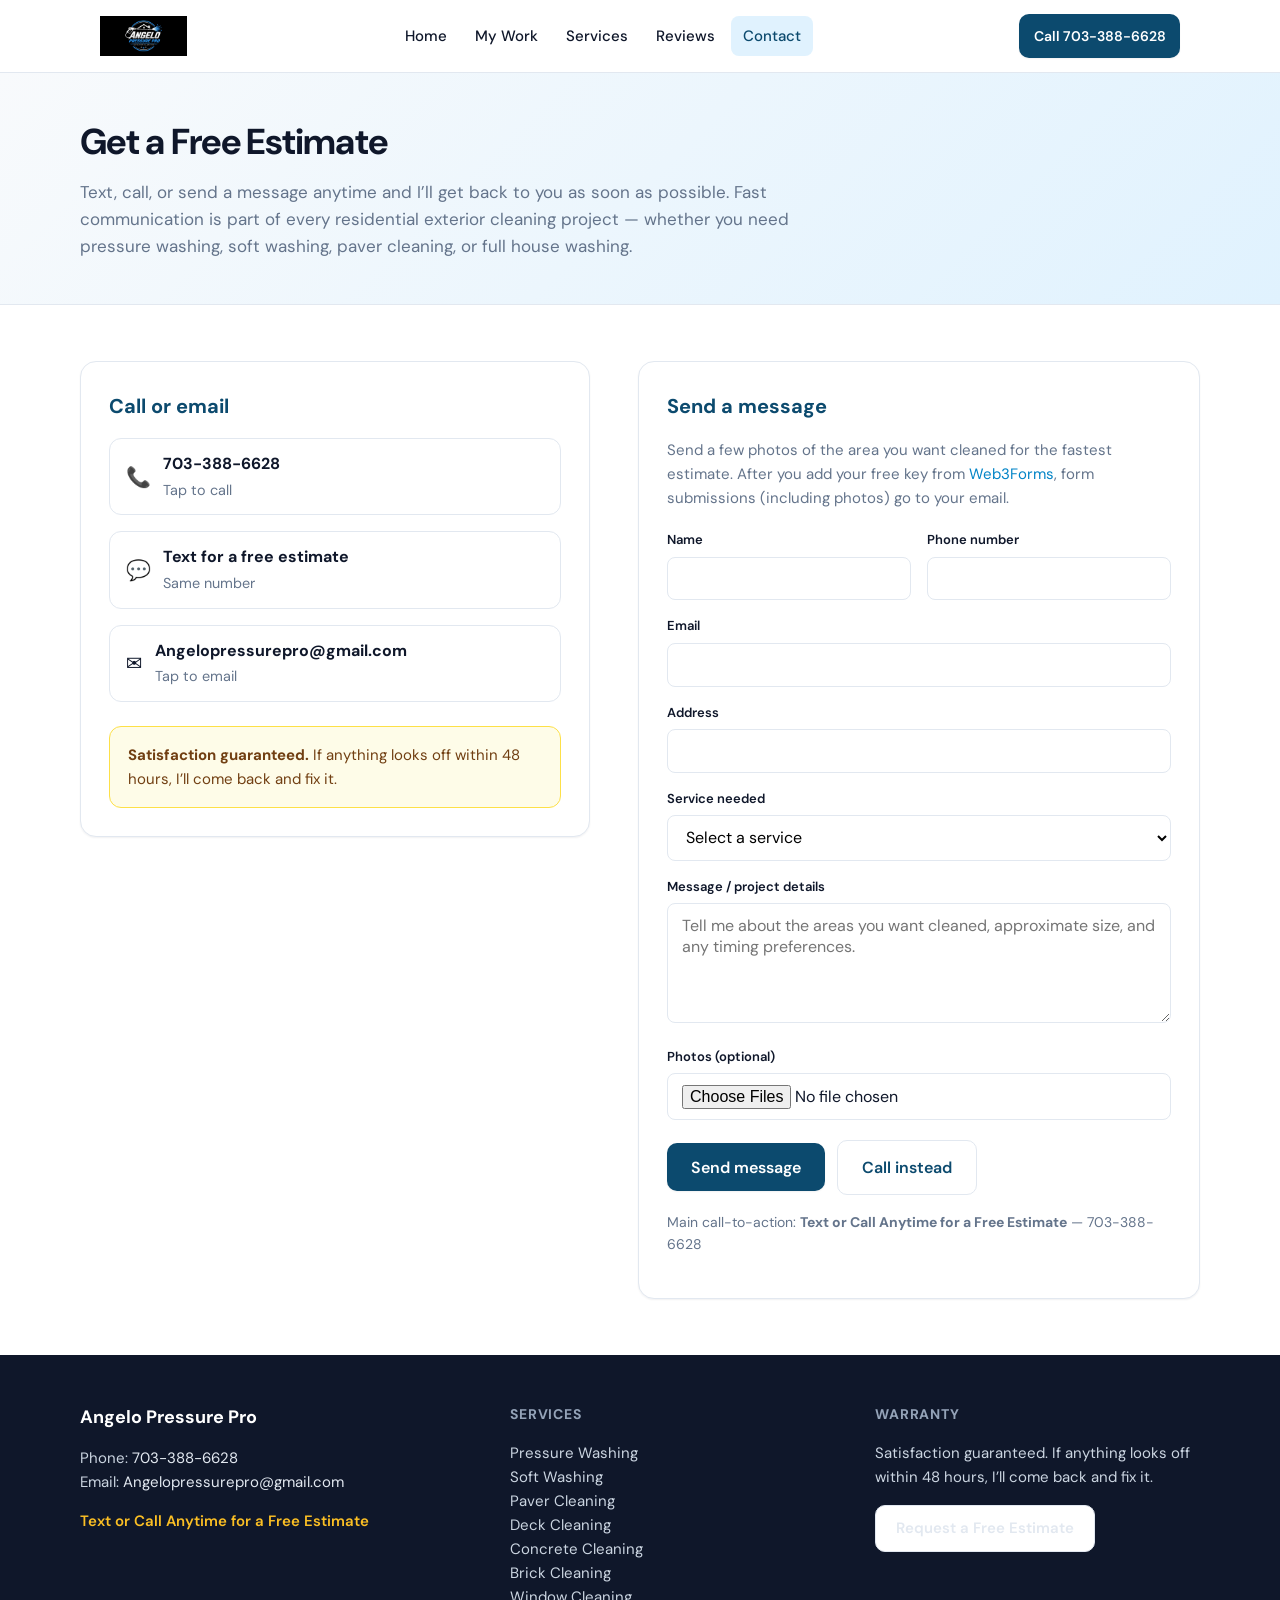
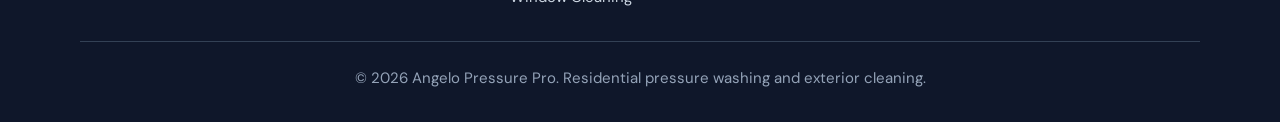
==== commit 15b7b3f3: "Update site: logo, two before/after sliders, home layout, and assets for production. Co-authored-by:" ====
--- a/contact.html
+++ b/contact.html
@@ -23,10 +23,16 @@
     <a class="skip-link" href="#main">Skip to content</a>
     <header class="site-header">
       <div class="header-inner">
-        <a class="logo" href="index.html"
-          >Angelo Pressure Pro
-          <span>Residential exterior cleaning</span></a
-        >
+        <a class="logo" href="index.html">
+          <img
+            class="logo-img"
+            src="images/logo-angelo-pressure-pro.png"
+            alt="Angelo Pressure Pro — Exterior cleaning"
+            width="1024"
+            height="472"
+            decoding="async"
+          />
+        </a>
         <nav class="nav-desktop" aria-label="Main">
           <a href="index.html">Home</a>
           <a href="my-work.html">My Work</a>
--- a/css/styles.css
+++ b/css/styles.css
@@ -122,21 +122,27 @@
   color: var(--color-text);
   text-decoration: none;
   display: flex;
-  flex-direction: column;
-  line-height: 1.2;
-}
-
-.logo span {
-  font-size: 0.7rem;
-  font-weight: 600;
-  color: var(--color-muted);
-  letter-spacing: 0.02em;
-  text-transform: uppercase;
+  flex-direction: row;
+  align-items: center;
+  line-height: 1;
+}
+
+.logo-img {
+  display: block;
+  height: 40px;
+  width: auto;
+  max-width: min(240px, 58vw);
+  object-fit: contain;
+  object-position: center;
 }
 
 .logo:hover {
   text-decoration: none;
   color: var(--color-primary);
+}
+
+.logo:hover .logo-img {
+  opacity: 0.9;
 }
 
 .nav-desktop {
@@ -435,7 +441,7 @@
 
 /* ----- Home page only: dark header + full-bleed photo hero (index) ----- */
 .page-home {
-  --header-h: 56px;
+  --header-h: 60px;
 }
 
 .site-header--home {
@@ -457,19 +463,36 @@
 .logo--home {
   grid-column: 2;
   justify-self: center;
-  font-size: clamp(0.9375rem, 3.8vw, 1.0625rem);
-  font-weight: 700;
-  color: #fff;
   text-align: center;
-  letter-spacing: 0.01em;
-  line-height: 1.2;
-  margin: 0.6rem 0;
-  text-decoration: none;
+  margin: 0.35rem 0;
+  text-decoration: none;
+}
+
+.logo--home .logo-img {
+  /* Wide mark: a bit taller + slight horizontal stretch so it reads clearly on mobile */
+  height: clamp(44px, 12vw, 54px);
+  max-width: min(340px, 88vw);
+  width: auto;
+  object-fit: contain;
+  transform: scaleX(1.12);
+  transform-origin: center;
+  filter: drop-shadow(0 1px 2px rgba(0, 0, 0, 0.35));
 }
 
 .logo--home:hover {
-  color: #e2e8f0;
-  text-decoration: none;
+  text-decoration: none;
+}
+
+.logo--home:hover .logo-img {
+  opacity: 0.92;
+}
+
+@media (min-width: 901px) {
+  .logo--home .logo-img {
+    transform: scaleX(1.06);
+    max-width: min(400px, 42vw);
+    height: 50px;
+  }
 }
 
 .header-home-actions {
@@ -679,7 +702,11 @@
 .see-difference {
   background: var(--color-surface);
   border-top: 3px solid var(--color-accent);
-  padding: 2.15rem var(--section-pad-x-end) 2.35rem var(--section-pad-x);
+  padding: 2.25rem var(--section-pad-x-end) 2.75rem var(--section-pad-x);
+}
+
+.see-difference__inner {
+  text-align: center;
 }
 
 .see-difference h2 {
@@ -690,17 +717,135 @@
   color: #0f172a;
 }
 
-.see-difference p {
-  margin: 0;
+.see-difference__lead {
+  margin: 0 auto;
   font-size: 1.0625rem;
   color: #475569;
   line-height: 1.65;
-  max-width: 52ch;
+  max-width: 42ch;
+  text-align: center;
+}
+
+.see-difference__actions {
+  display: flex;
+  flex-direction: row;
+  flex-wrap: wrap;
+  justify-content: center;
+  align-items: center;
+  gap: 0.65rem;
+  margin: 1.75rem 0 2rem;
+}
+
+.btn-showcase {
+  display: inline-flex;
+  align-items: center;
+  justify-content: center;
+  min-height: 48px;
+  padding: 0.7rem 1.4rem;
+  font-size: 0.9375rem;
+  font-weight: 600;
+  color: #fff !important;
+  background: #0a0a0a !important;
+  border: none;
+  border-radius: 999px;
+  text-decoration: none;
+  box-shadow: 0 2px 8px rgba(0, 0, 0, 0.12);
+  flex: 1 1 auto;
+  min-width: 8.5rem;
+  max-width: 11.5rem;
+  transition: background 0.2s, transform 0.15s;
+}
+
+.btn-showcase:hover {
+  background: #262626 !important;
+  color: #fff !important;
+  text-decoration: none;
+}
+
+.btn-showcase:active {
+  transform: scale(0.98);
+}
+
+.home-showcase {
+  display: flex;
+  flex-direction: column;
+  gap: 1.5rem;
+  max-width: 28rem;
+  margin: 0 auto;
+  text-align: left;
+}
+
+.home-showcase__title {
+  margin: 0 0 0.5rem;
+  font-size: 0.8125rem;
+  font-weight: 700;
+  text-transform: uppercase;
+  letter-spacing: 0.06em;
+  color: var(--color-muted);
+}
+
+.home-showcase .compare-slider {
+  border-radius: var(--radius-lg);
+  overflow: hidden;
+  box-shadow: var(--shadow-md);
+}
+
+.my-work-showcase {
+  max-width: 40rem;
 }
 
 @media (max-width: 540px) {
   .hero-inner--photo .hero-cta--photo {
     width: 100%;
+  }
+}
+
+/* Mobile / tablet: pin hero copy to the bottom so the full photo (and subject) shows above */
+@media (max-width: 768px) {
+  .page-home .hero--photo {
+    min-height: calc(100vh - var(--header-h));
+    min-height: calc(100svh - var(--header-h));
+    min-height: calc(100dvh - var(--header-h));
+  }
+
+  .hero-photo-bg {
+    background-position: 42% 12%;
+  }
+
+  .hero-photo-overlay {
+    background: linear-gradient(
+      180deg,
+      rgba(0, 0, 0, 0.12) 0%,
+      rgba(0, 0, 0, 0.08) 35%,
+      rgba(0, 0, 0, 0.02) 52%,
+      rgba(0, 0, 0, 0.55) 72%,
+      rgba(0, 0, 0, 0.92) 100%
+    );
+  }
+
+  .hero-inner--photo {
+    justify-content: flex-end;
+    flex: 1;
+    padding-top: 0.75rem;
+    /* Clear fixed bottom CTA bar (~5rem) + safe area */
+    padding-bottom: max(6.75rem, calc(4.75rem + env(safe-area-inset-bottom)));
+    padding-left: max(1.25rem, env(safe-area-inset-left));
+    padding-right: max(1.25rem, env(safe-area-inset-right));
+  }
+
+  .hero-inner--photo h1 {
+    margin-bottom: 0.75rem;
+  }
+
+  .hero-sub--photo {
+    margin-bottom: 1.25rem;
+  }
+}
+
+/* Narrow phones (~406px): bias crop slightly so the worker stays in frame above the text block */
+@media (max-width: 430px) {
+  .hero-photo-bg {
+    background-position: 40% 6%;
   }
 }
 
@@ -1234,6 +1379,11 @@
   text-shadow: 0 1px 3px rgba(0, 0, 0, 0.85);
 }
 
+.compare-slider__labels.compare-slider__labels--top {
+  top: 0.5rem;
+  bottom: auto;
+}
+
 .compare-slider__control {
   position: absolute;
   inset: 0;
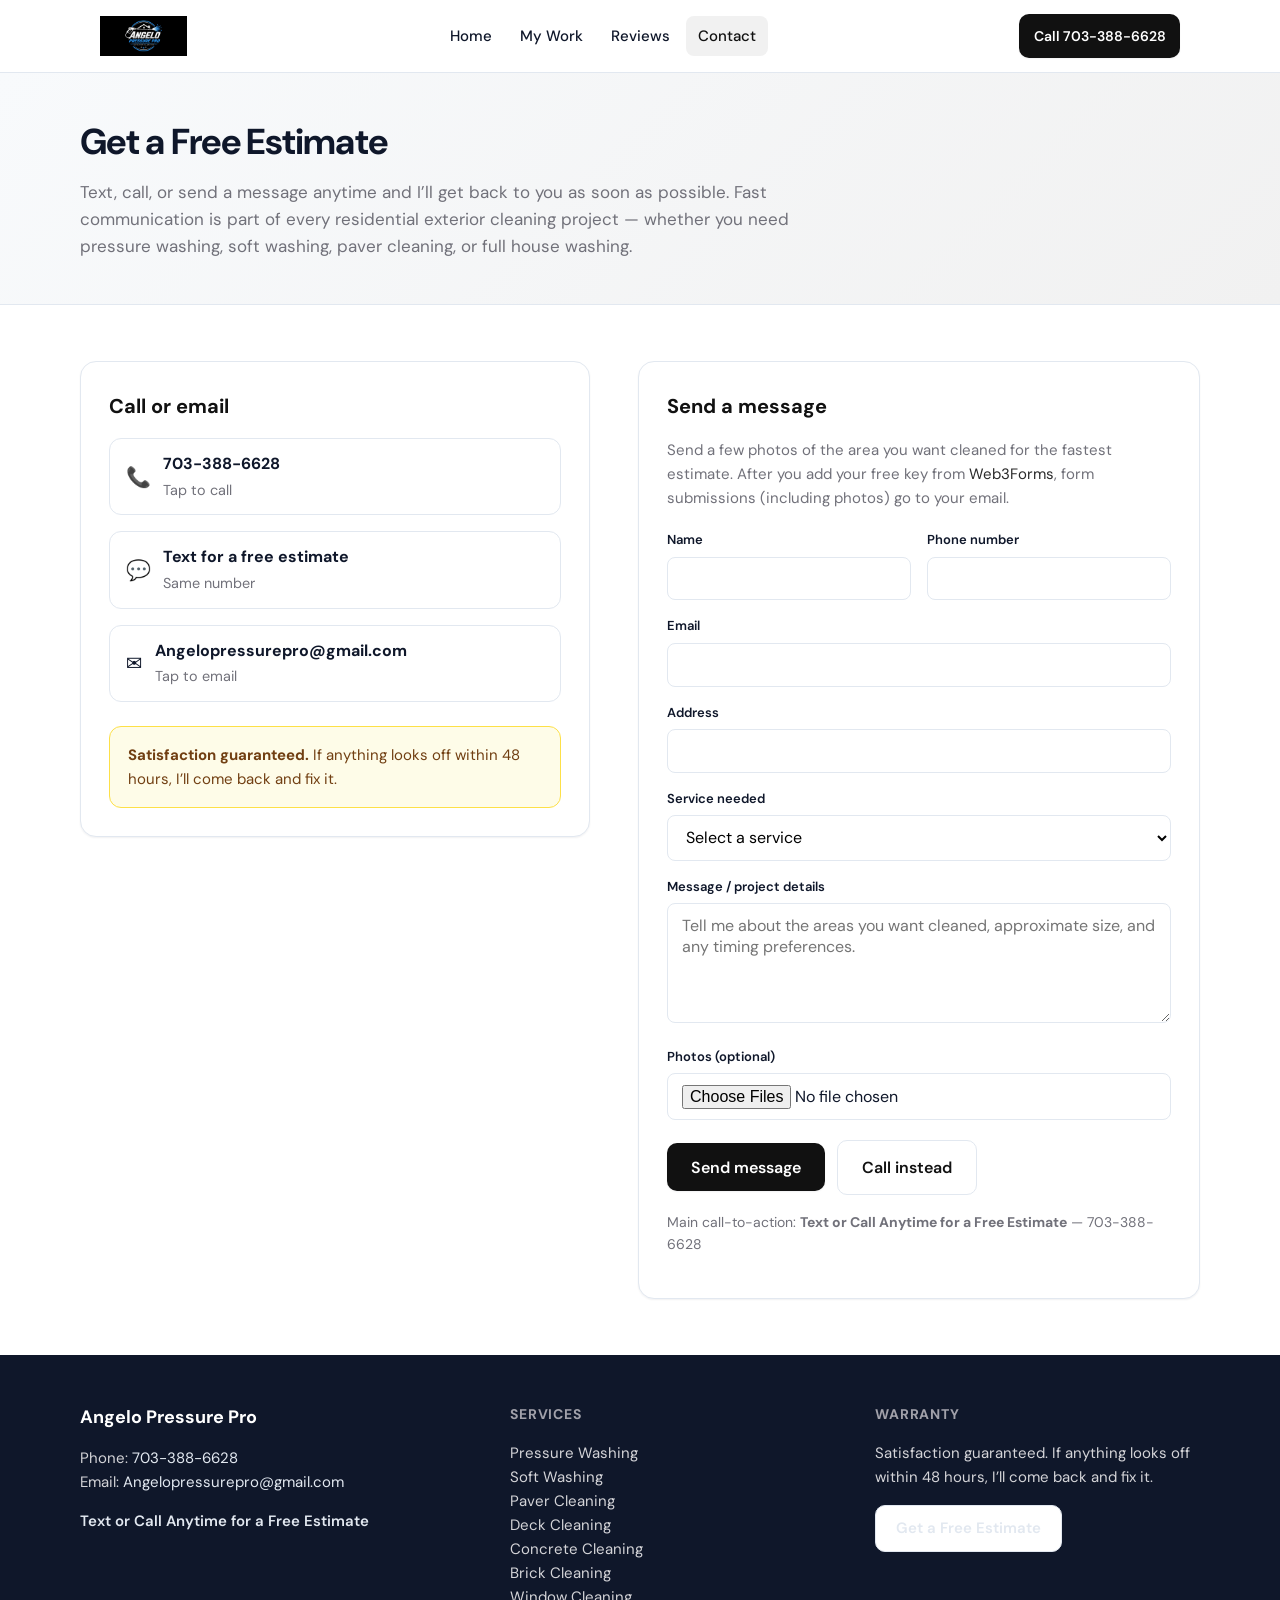
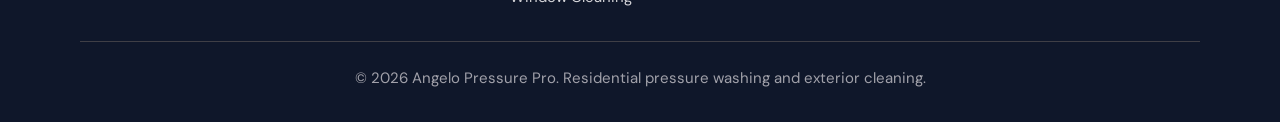
==== commit f2b3151e: "Refresh homepage and site-wide CTAs for launch polish. This updates the desktop hero/banner presenta" ====
--- a/contact.html
+++ b/contact.html
@@ -36,7 +36,6 @@
         <nav class="nav-desktop" aria-label="Main">
           <a href="index.html">Home</a>
           <a href="my-work.html">My Work</a>
-          <a href="services.html">Services</a>
           <a href="reviews.html">Reviews</a>
           <a href="contact.html" class="is-active">Contact</a>
         </nav>
@@ -200,7 +199,7 @@
             Satisfaction guaranteed. If anything looks off within 48 hours, I’ll come back and fix it.
           </p>
           <p style="margin-top: 1rem">
-            <a class="btn btn-secondary" href="contact.html">Request a Free Estimate</a>
+            <a class="btn btn-secondary" href="contact.html">Get a Free Estimate</a>
           </p>
         </div>
       </div>
@@ -210,7 +209,8 @@
     </footer>
 
     <div class="mobile-cta-bar">
-      <a class="btn btn-primary" href="tel:+17033886628">Text or Call — Free Estimate</a>
+      <a class="btn btn-secondary" href="sms:+17033886628">Text Us</a>
+      <a class="btn btn-primary" href="tel:+17033886628">Call Now</a>
     </div>
 
     <script>
--- a/css/styles.css
+++ b/css/styles.css
@@ -3,12 +3,12 @@
   --color-bg: #f8fafc;
   --color-surface: #ffffff;
   --color-text: #0f172a;
-  --color-muted: #64748b;
+  --color-muted: #71717a;
   --color-border: #e2e8f0;
-  --color-primary: #0c4a6e;
-  --color-primary-hover: #075985;
-  --color-accent: #0284c7;
-  --color-accent-soft: #e0f2fe;
+  --color-primary: #111111;
+  --color-primary-hover: #1a1a1a;
+  --color-accent: #2a2a2a;
+  --color-accent-soft: #f1f1f1;
   --font-sans: "DM Sans", system-ui, -apple-system, sans-serif;
   --shadow-sm: 0 1px 2px rgba(15, 23, 42, 0.06);
   --shadow-md: 0 10px 40px -12px rgba(15, 23, 42, 0.15);
@@ -209,7 +209,7 @@
 
 .btn-secondary:hover {
   background: var(--color-bg);
-  border-color: #cbd5e1;
+  border-color: #d4d4d8;
   text-decoration: none;
   color: var(--color-primary);
 }
@@ -329,7 +329,7 @@
 /* Hero */
 .hero {
   position: relative;
-  background: linear-gradient(135deg, #0c4a6e 0%, #075985 45%, #0369a1 100%);
+  background: linear-gradient(135deg, #111111 0%, #1a1a1a 45%, #202020 100%);
   color: #fff;
   overflow: hidden;
 }
@@ -356,7 +356,7 @@
   font-weight: 600;
   text-transform: uppercase;
   letter-spacing: 0.06em;
-  color: #bae6fd;
+  color: #d4d4d4;
   margin-bottom: 1rem;
 }
 
@@ -410,14 +410,14 @@
 }
 
 .hero .btn-primary:hover {
-  background: #e0f2fe;
+  background: #f1f1f1;
   color: var(--color-primary-hover);
 }
 
 .hero .btn-secondary {
-  background: rgba(255, 255, 255, 0.12);
+  background: rgba(255, 255, 255, 0.08);
   color: #fff;
-  border-color: rgba(255, 255, 255, 0.35);
+  border-color: rgba(255, 255, 255, 0.25);
 }
 
 .hero .btn-secondary:hover {
@@ -445,9 +445,29 @@
 }
 
 .site-header--home {
-  background: #0a0a0a;
+  position: sticky;
+  background: #000;
   border-bottom: none;
   backdrop-filter: none;
+  overflow: visible;
+  box-shadow: 0 14px 28px -22px rgba(0, 0, 0, 1);
+}
+
+.site-header--home::after {
+  content: "";
+  position: absolute;
+  left: 0;
+  right: 0;
+  bottom: -26px;
+  height: 30px;
+  pointer-events: none;
+  z-index: 1;
+  background: linear-gradient(
+    180deg,
+    rgba(0, 0, 0, 0.98) 0%,
+    rgba(0, 0, 0, 0.78) 45%,
+    rgba(10, 10, 10, 0) 100%
+  );
 }
 
 .header-home-bar {
@@ -458,6 +478,11 @@
   padding: 0 max(0.75rem, env(safe-area-inset-right)) 0 max(0.75rem, env(safe-area-inset-left));
   max-width: var(--max);
   margin: 0 auto;
+  background: linear-gradient(
+    180deg,
+    rgba(0, 0, 0, 0.68) 0%,
+    rgba(0, 0, 0, 0.22) 100%
+  );
 }
 
 .logo--home {
@@ -521,7 +546,7 @@
 }
 
 .nav-toggle--home {
-  border-color: rgba(255, 255, 255, 0.35);
+  border-color: rgba(255, 255, 255, 0.25);
   background: transparent;
 }
 
@@ -546,7 +571,7 @@
     gap: 0.15rem;
     padding: 0.45rem 1rem 0.75rem;
     background: #0a0a0a;
-    border-top: 1px solid rgba(255, 255, 255, 0.12);
+    border-top: 1px solid rgba(255, 255, 255, 0.08);
     border-bottom: none;
     box-shadow: none !important;
     transform: none !important;
@@ -562,7 +587,7 @@
 
   .site-header--home .nav-desktop--home a:hover,
   .site-header--home .nav-desktop--home a.is-active {
-    background: rgba(255, 255, 255, 0.12);
+    background: rgba(255, 255, 255, 0.08);
     color: #fff;
   }
 }
@@ -575,6 +600,23 @@
   flex-direction: column;
   padding: 0;
   overflow: hidden;
+}
+
+.page-home .hero--photo::before {
+  content: "";
+  position: absolute;
+  left: 0;
+  right: 0;
+  top: 0;
+  height: 68px;
+  z-index: 2;
+  pointer-events: none;
+  background: linear-gradient(
+    180deg,
+    rgba(10, 10, 10, 0.78) 0%,
+    rgba(10, 10, 10, 0.42) 55%,
+    rgba(10, 10, 10, 0) 100%
+  );
 }
 
 .page-home .hero--photo::after {
@@ -625,25 +667,28 @@
 
 .hero-inner--photo h1 {
   margin: 0 0 1rem;
-  font-size: clamp(1.6rem, 6.2vw, 2.2rem);
+  font-size: clamp(1.3rem, 4.8vw, 1.8rem);
   font-weight: 700;
   letter-spacing: -0.025em;
-  line-height: 1.16;
+  line-height: 1.2;
   color: #fff;
   max-width: none;
   text-shadow: 0 2px 28px rgba(0, 0, 0, 0.5);
 }
 
 .hero-sub--photo {
-  margin: 0 0 1.5rem;
-  font-size: 1.02rem;
-  line-height: 1.55;
+  margin: 0 0 1.15rem;
+  font-size: 0.93rem;
+  line-height: 1.45;
   color: rgba(255, 255, 255, 0.96);
   max-width: none;
   text-shadow: 0 1px 14px rgba(0, 0, 0, 0.4);
 }
 
 .hero-cta--photo {
+  width: 100%;
+  display: flex;
+  justify-content: center;
   margin-bottom: 1.25rem;
 }
 
@@ -682,17 +727,23 @@
   font-size: 0.875rem;
   line-height: 1.5;
   color: rgba(255, 255, 255, 0.88);
+  width: 100%;
+  display: flex;
+  justify-content: center;
+  text-align: center;
 }
 
 .hero-photo-footnote a {
+  display: inline-block;
   color: #fff;
   font-weight: 600;
   text-decoration: underline;
   text-underline-offset: 3px;
+  transform: translateX(-35px);
 }
 
 .hero-photo-footnote a:hover {
-  color: #e0f2fe;
+  color: #f1f1f1;
 }
 
 .hero-photo-dot {
@@ -720,7 +771,7 @@
 .see-difference__lead {
   margin: 0 auto;
   font-size: 1.0625rem;
-  color: #475569;
+  color: #52525b;
   line-height: 1.65;
   max-width: 42ch;
   text-align: center;
@@ -733,7 +784,7 @@
   justify-content: center;
   align-items: center;
   gap: 0.65rem;
-  margin: 1.75rem 0 2rem;
+  margin: 1.35rem 0 1.65rem;
 }
 
 .btn-showcase {
@@ -769,7 +820,7 @@
 .home-showcase {
   display: flex;
   flex-direction: column;
-  gap: 1.5rem;
+  gap: 1.2rem;
   max-width: 28rem;
   margin: 0 auto;
   text-align: left;
@@ -794,9 +845,106 @@
   max-width: 40rem;
 }
 
+/* Home: simple static showcase gallery */
+.work-gallery-block .section-head {
+  margin-bottom: 1.25rem;
+}
+
+.work-photo-grid {
+  display: grid;
+  gap: 1rem;
+  grid-template-columns: 1fr;
+}
+
+@media (min-width: 860px) {
+  .work-photo-grid {
+    grid-template-columns: repeat(3, 1fr);
+  }
+}
+
+.work-photo-card {
+  margin: 0;
+  background: var(--color-surface);
+  border: 1px solid var(--color-border);
+  border-radius: var(--radius-lg);
+  overflow: hidden;
+  box-shadow: var(--shadow-sm);
+}
+
+.work-photo-card img {
+  width: 100%;
+  height: auto;
+  display: block;
+}
+
+/* Home services accordion (compact + expandable) */
+.home-services-accordion {
+  background: var(--color-surface);
+}
+
+.service-accordion-list {
+  display: grid;
+  gap: 0.55rem;
+}
+
+.service-accordion {
+  border: 1px solid var(--color-border);
+  border-radius: 10px;
+  background: #fff;
+  overflow: hidden;
+}
+
+.service-accordion summary {
+  list-style: none;
+  cursor: pointer;
+  padding: 0.7rem 0.95rem;
+  min-height: 42px;
+  font-size: 0.95rem;
+  font-weight: 700;
+  color: var(--color-text);
+  display: flex;
+  align-items: center;
+  justify-content: space-between;
+  gap: 0.75rem;
+}
+
+.service-accordion summary::-webkit-details-marker {
+  display: none;
+}
+
+.service-accordion summary::after {
+  content: "+";
+  font-size: 1.1rem;
+  line-height: 1;
+  color: var(--color-primary);
+  font-weight: 700;
+}
+
+.service-accordion[open] summary::after {
+  content: "-";
+}
+
+.service-accordion p {
+  margin: 0;
+  padding: 0 0.95rem 0.8rem;
+  font-size: 0.92rem;
+  line-height: 1.5;
+  color: #52525b;
+}
+
 @media (max-width: 540px) {
   .hero-inner--photo .hero-cta--photo {
     width: 100%;
+  }
+
+  .see-difference {
+    padding-top: 1.85rem;
+    padding-bottom: 2.15rem;
+  }
+
+  .see-difference__lead {
+    font-size: 1rem;
+    line-height: 1.55;
   }
 }
 
@@ -897,7 +1045,7 @@
 
 .intro-text p {
   margin: 0 0 1rem;
-  color: #334155;
+  color: #3f3f46;
   font-size: 1.0625rem;
 }
 
@@ -906,8 +1054,8 @@
 }
 
 .intro-card {
-  background: linear-gradient(145deg, #f0f9ff 0%, #e0f2fe 100%);
-  border: 1px solid #bae6fd;
+  background: linear-gradient(145deg, #f0f9ff 0%, #f1f1f1 100%);
+  border: 1px solid #d4d4d4;
   border-radius: var(--radius-lg);
   padding: 1.5rem 1.75rem;
 }
@@ -921,7 +1069,7 @@
 .intro-card p {
   margin: 0;
   font-size: 0.9375rem;
-  color: #475569;
+  color: #52525b;
   line-height: 1.65;
 }
 
@@ -1022,7 +1170,7 @@
 
 /* CTA band */
 .cta-band {
-  background: linear-gradient(180deg, #0c4a6e 0%, #0e7490 100%);
+  background: linear-gradient(180deg, #111111 0%, #232323 100%);
   color: #fff;
   text-align: center;
   padding: 3rem var(--section-pad-x-end) 3rem var(--section-pad-x);
@@ -1046,12 +1194,12 @@
 }
 
 .cta-band .btn-primary:hover {
-  background: #e0f2fe;
+  background: #f1f1f1;
 }
 
 /* Page hero (inner pages) */
 .page-hero {
-  background: linear-gradient(135deg, #f8fafc 0%, #e0f2fe 100%);
+  background: linear-gradient(135deg, #f8fafc 0%, #f1f1f1 100%);
   border-bottom: 1px solid var(--color-border);
   padding: 2.5rem var(--section-pad-x-end) 2.75rem var(--section-pad-x);
 }
@@ -1097,7 +1245,7 @@
 
 .service-block p {
   margin: 0;
-  color: #475569;
+  color: #52525b;
   font-size: 1.0625rem;
   max-width: 70ch;
 }
@@ -1148,7 +1296,7 @@
 .review-card blockquote {
   margin: 0;
   font-size: 1rem;
-  color: #334155;
+  color: #3f3f46;
   line-height: 1.65;
   font-style: italic;
 }
@@ -1213,7 +1361,7 @@
 .filter-btn:hover,
 .filter-btn.is-active {
   background: var(--color-accent-soft);
-  border-color: #7dd3fc;
+  border-color: #d4d4d8;
   color: var(--color-primary);
 }
 
@@ -1364,7 +1512,8 @@
 
 .compare-slider__labels {
   position: absolute;
-  bottom: 0.5rem;
+  top: 0.5rem;
+  bottom: auto;
   left: 0.5rem;
   right: 0.5rem;
   z-index: 2;
@@ -1377,11 +1526,6 @@
   letter-spacing: 0.06em;
   color: #fff;
   text-shadow: 0 1px 3px rgba(0, 0, 0, 0.85);
-}
-
-.compare-slider__labels.compare-slider__labels--top {
-  top: 0.5rem;
-  bottom: auto;
 }
 
 .compare-slider__control {
@@ -1495,7 +1639,7 @@
 
 .contact-links a:hover {
   background: var(--color-accent-soft);
-  border-color: #7dd3fc;
+  border-color: #d4d4d8;
   text-decoration: none;
 }
 
@@ -1611,7 +1755,7 @@
 /* Footer */
 .site-footer {
   background: #0f172a;
-  color: #cbd5e1;
+  color: #d4d4d8;
   padding: 3rem var(--section-pad-x-end) 2rem var(--section-pad-x);
   margin-top: auto;
 }
@@ -1636,7 +1780,7 @@
   font-weight: 700;
   text-transform: uppercase;
   letter-spacing: 0.06em;
-  color: #94a3b8;
+  color: #a1a1aa;
 }
 
 .site-footer p,
@@ -1657,7 +1801,7 @@
 }
 
 .site-footer a:hover {
-  color: #38bdf8;
+  color: #d4d4d8;
   text-decoration: underline;
 }
 
@@ -1670,7 +1814,7 @@
 
 .footer-cta {
   font-size: 0.9375rem;
-  color: #fbbf24;
+  color: #e2e8f0;
   font-weight: 600;
   margin-top: 0.75rem;
 }
@@ -1679,9 +1823,9 @@
   max-width: var(--max);
   margin: 2rem auto 0;
   padding-top: 1.5rem;
-  border-top: 1px solid #334155;
+  border-top: 1px solid #3f3f46;
   font-size: 0.8125rem;
-  color: #94a3b8;
+  color: #a1a1aa;
   text-align: center;
 }
 
@@ -1703,19 +1847,18 @@
 
 .mobile-cta-bar .btn {
   width: 100%;
+  min-height: 48px;
 }
 
 @media (max-width: 900px) {
   .mobile-cta-bar {
-    display: block;
+    display: grid;
+    grid-template-columns: 1fr 1fr;
+    gap: 0.65rem;
   }
 
   body {
-    padding-bottom: max(5rem, calc(4.5rem + env(safe-area-inset-bottom)));
-  }
-
-  .mobile-cta-bar .btn {
-    min-height: 48px;
+    padding-bottom: max(5.85rem, calc(5.35rem + env(safe-area-inset-bottom)));
   }
 }
 
@@ -1731,3 +1874,144 @@
 .hidden {
   display: none !important;
 }
+
+/* Desktop-specific layout (keep mobile as-is) */
+@media (min-width: 1024px) {
+  /* Desktop: clean/professional (no gradient blending) */
+  .site-header--home {
+    background: #000;
+    box-shadow: none;
+  }
+
+  .site-header--home::after {
+    display: none;
+  }
+
+  .header-home-bar {
+    background: transparent;
+  }
+
+  .page-home .hero--photo::before {
+    display: none;
+  }
+
+  /* Home header feels like a desktop nav bar */
+  .page-home {
+    --header-h: 72px;
+  }
+
+  .header-home-bar {
+    min-height: var(--header-h);
+    padding: 0 1.5rem;
+  }
+
+  .logo--home .logo-img {
+    height: 62px;
+    max-width: 440px;
+    transform: none;
+  }
+
+  .site-header--home .nav-desktop--home {
+    justify-content: center;
+    gap: 0.35rem;
+    padding: 0.45rem 1rem 0.8rem;
+    border-top: 1px solid rgba(255, 255, 255, 0.12);
+  }
+
+  /* Desktop hero: closer to mobile look (image-first, lighter gradient) */
+  .page-home .hero--photo {
+    min-height: clamp(26rem, calc(72vh - var(--header-h)), 40rem);
+    min-height: clamp(26rem, calc(72svh - var(--header-h)), 40rem);
+    min-height: clamp(26rem, calc(72dvh - var(--header-h)), 40rem);
+  }
+
+  .hero-photo-bg {
+    background-position: center top;
+    background-size: contain;
+  }
+
+  .hero-photo-overlay {
+    background: rgba(0, 0, 0, 0.28);
+  }
+
+  .hero-inner--photo {
+    max-width: 32rem;
+    width: 100%;
+    align-items: center;
+    justify-content: flex-end;
+    text-align: center;
+    padding: 2.25rem 2rem 4.5rem;
+  }
+
+  .hero-inner--photo h1 {
+    font-size: clamp(1.65rem, 3.2vw, 2.2rem);
+    line-height: 1.12;
+    max-width: none;
+    margin-bottom: 0.85rem;
+  }
+
+  .hero-sub--photo {
+    font-size: 0.96rem;
+    line-height: 1.45;
+    max-width: 44ch;
+    margin-bottom: 1.1rem;
+  }
+
+  .hero-cta--photo {
+    width: 100%;
+    justify-content: center;
+  }
+
+  .hero-photo-footnote {
+    justify-content: center;
+    text-align: center;
+  }
+
+  .hero-photo-footnote a {
+    transform: none;
+  }
+
+  /* Desktop "See the Difference": copy + controls left, showcase right */
+  .see-difference__inner {
+    display: grid;
+    grid-template-columns: 360px 1fr;
+    column-gap: 2rem;
+    row-gap: 1rem;
+    align-items: start;
+    text-align: left;
+  }
+
+  .see-difference h2,
+  .see-difference__lead,
+  .see-difference__actions {
+    grid-column: 1;
+  }
+
+  .see-difference__actions {
+    justify-content: flex-start;
+  }
+
+  .btn-showcase {
+    flex: 0 0 auto;
+    min-width: 10rem;
+  }
+
+  .home-showcase {
+    grid-column: 2;
+    grid-row: 1 / span 3;
+    max-width: none;
+    margin: 0;
+    display: grid;
+    grid-template-columns: repeat(2, minmax(0, 1fr));
+    gap: 1rem;
+  }
+
+  .home-services-accordion .section-inner {
+    max-width: 980px;
+  }
+
+  .service-accordion-list {
+    grid-template-columns: repeat(2, minmax(0, 1fr));
+    gap: 0.75rem;
+  }
+}
